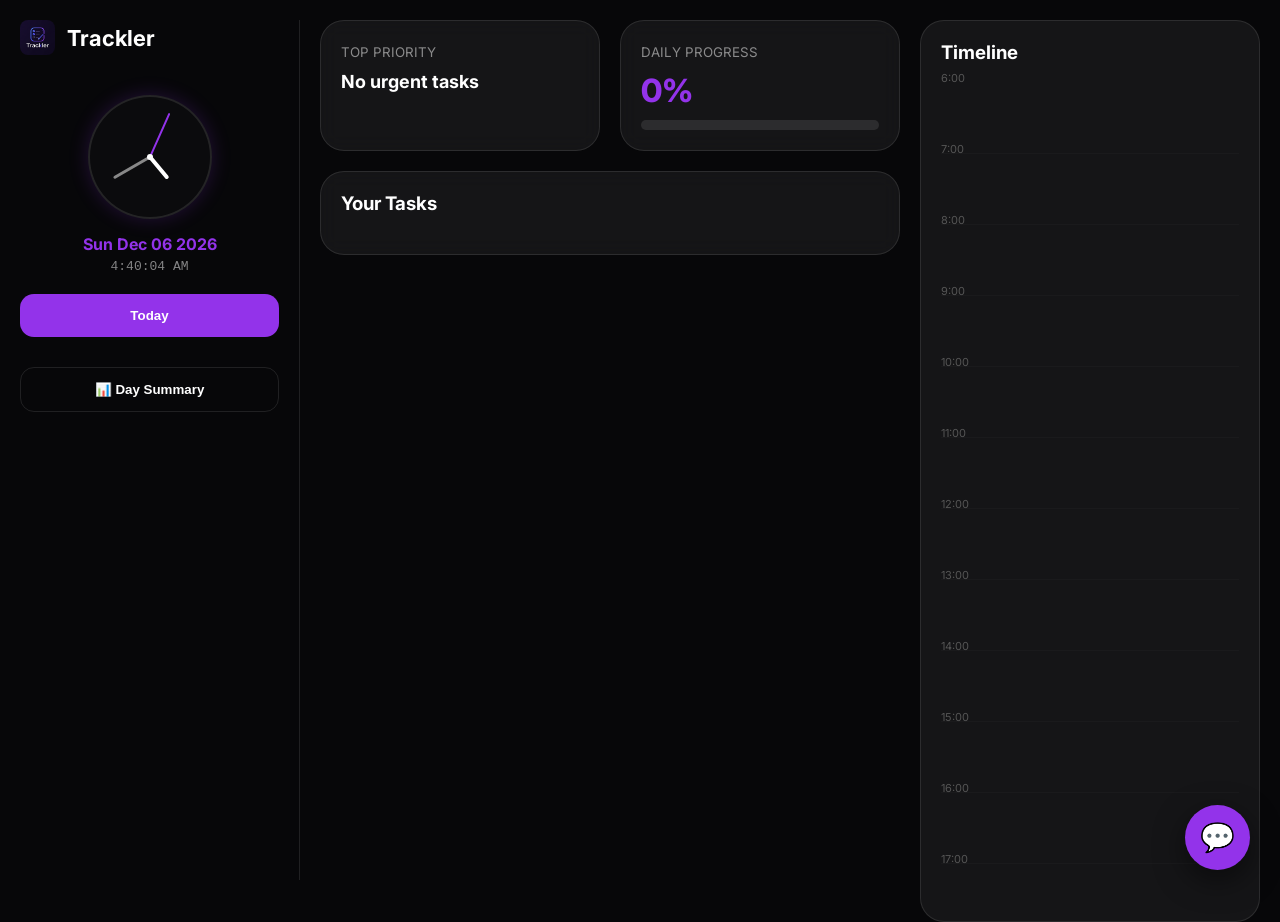
==== app.html @ 7bd0ea83 "Add initial HTML structure for Trackler AI app" ====
<!DOCTYPE html>
<html lang="en">
<head>
    <meta charset="UTF-8">
    <meta name="viewport" content="width=device-width, initial-scale=1.0, maximum-scale=1.0, user-scalable=no">
    <title>Trackler AI | 2026</title>
    <link href="https://fonts.googleapis.com/css2?family=Inter:wght@400;600;700&display=swap" rel="stylesheet">
    <style>
        /* CSS INTEGRATED DIRECTLY TO PREVENT LOADING ISSUES */
        :root { --accent: #9333ea; --bg: #070709; --card: rgba(255,255,255,0.06); --border: rgba(255,255,255,0.1); }
        body { margin: 0; font-family: 'Inter', sans-serif; background: var(--bg); color: #fff; overflow-x: hidden; }
        
        .app-container { display: grid; grid-template-columns: 280px 1fr 340px; height: 100vh; padding: 20px; gap: 20px; box-sizing: border-box; }

        /* SIDEBAR & CLOCK */
        .sidebar { display: flex; flex-direction: column; gap: 20px; border-right: 1px solid var(--border); padding-right: 20px; }
        .logo-box { display: flex; align-items: center; gap: 12px; margin-bottom: 20px; }
        .logo-mini { width: 35px; height: 35px; border-radius: 8px; }
        
        .analog-clock { width: 120px; height: 120px; border: 2px solid var(--border); border-radius: 50%; position: relative; margin: 0 auto; background: rgba(255,255,255,0.02); box-shadow: 0 0 20px rgba(147, 51, 234, 0.2); }
        .hand { position: absolute; bottom: 50%; left: 50%; transform-origin: bottom; transform: translateX(-50%); border-radius: 5px; }
        .hour { width: 4px; height: 28px; background: #fff; z-index: 3; }
        .minute { width: 3px; height: 42px; background: #888; z-index: 2; }
        .second { width: 2px; height: 48px; background: var(--accent); z-index: 1; }
        .center-dot { position: absolute; top: 50%; left: 50%; width: 6px; height: 6px; background: #fff; border-radius: 50%; transform: translate(-50%, -50%); z-index: 4; }

        /* BUTTONS */
        .btn-modern { background: var(--accent); border: none; padding: 14px; border-radius: 14px; color: #fff; font-weight: 700; cursor: pointer; width: 100%; transition: 0.3s; }
        .btn-outline { background: transparent; border: 1px solid var(--border); margin-top: 10px; }
        .btn-modern:hover { filter: brightness(1.2); transform: translateY(-2px); }

        /* TASK CARDS */
        .glass-card { background: var(--card); border: 1px solid var(--border); padding: 20px; border-radius: 24px; backdrop-filter: blur(10px); }
        .task-card { background: rgba(255,255,255,0.03); border: 1px solid var(--border); padding: 18px; border-radius: 18px; margin-bottom: 15px; display: flex; justify-content: space-between; align-items: center; transition: 0.3s; }
        .task-card.urgent-task { border-left: 5px solid var(--accent); background: rgba(147, 51, 234, 0.05); }

        /* PROGRESS */
        .progress-num { font-size: 32px; font-weight: 800; color: var(--accent); margin: 10px 0; }
        .progress-bar { height: 10px; background: rgba(255,255,255,0.1); border-radius: 20px; overflow: hidden; }
        .progress-fill { height: 100%; background: var(--accent); width: 0%; transition: 1s ease-in-out; }

        /* CHATBOT OVERLAY (FIXED) */
        .bot-anchor { position: fixed; bottom: 30px; right: 30px; z-index: 9999; }
        .fab { width: 65px; height: 65px; border-radius: 50%; background: var(--accent); border: none; font-size: 28px; cursor: pointer; box-shadow: 0 10px 30px rgba(0,0,0,0.5); transition: 0.3s; }
        .chat-win { position: absolute; bottom: 85px; right: 0; width: 340px; height: 500px; background: #0f0f18; border: 1px solid var(--border); border-radius: 28px; display: none; flex-direction: column; overflow: hidden; box-shadow: 0 20px 50px rgba(0,0,0,0.8); }
        .chat-win.is-active { display: flex; }
        .chat-top { padding: 20px; background: rgba(255,255,255,0.03); display: flex; justify-content: space-between; align-items: center; border-bottom: 1px solid var(--border); }
        .chat-msgs { flex: 1; padding: 20px; overflow-y: auto; display: flex; flex-direction: column; gap: 12px; }
        .bubble { padding: 12px 16px; border-radius: 18px; font-size: 14px; max-width: 80%; line-height: 1.4; }
        .bubble.bot { background: rgba(255,255,255,0.08); align-self: flex-start; border-bottom-left-radius: 4px; }
        .bubble.user { background: var(--accent); align-self: flex-end; border-bottom-right-radius: 4px; }
        .chat-input { padding: 15px; display: flex; gap: 10px; background: rgba(0,0,0,0.2); }
        .chat-input input { flex: 1; background: rgba(255,255,255,0.05); border: 1px solid var(--border); border-radius: 12px; padding: 12px; color: #fff; outline: none; }
        .chat-input button { background: var(--accent); border: none; padding: 0 20px; border-radius: 12px; color: #fff; font-weight: 700; cursor: pointer; }

        /* TIMELINE */
        .timeline-grid { height: 100%; overflow-y: auto; background: var(--card); border-radius: 24px; padding: 20px; border: 1px solid var(--border); }
        .t-slot { height: 70px; border-bottom: 1px solid rgba(255,255,255,0.02); position: relative; }
        .t-slot::after { content: attr(data-time); position: absolute; left: 0; top: -12px; font-size: 11px; color: #555; }

        @media (max-width: 900px) { .app-container { display: flex; flex-direction: column; height: auto; } .sidebar { border: none; padding: 0; } }
    </style>
</head>
<body>

<div class="app-container">
    <nav class="sidebar">
        <div class="logo-box">
            <img src="Trackler.png" alt="" class="logo-mini">
            <span style="font-weight:700; font-size:22px;">Trackler</span>
        </div>
        <div class="clock-area">
            <div class="analog-clock">
                <div class="hand hour" id="hour-h"></div>
                <div class="hand minute" id="minute-h"></div>
                <div class="hand second" id="second-h"></div>
                <div class="center-dot"></div>
            </div>
            <div id="date-label" style="text-align:center; color:var(--accent); font-weight:700; margin-top:15px;"></div>
            <div id="time-label" style="text-align:center; opacity:0.5; font-family:monospace; margin-top:5px;"></div>
        </div>
        <button class="btn-modern">Today</button>
        <button class="btn-modern btn-outline" onclick="openSummary()">📊 Day Summary</button>
    </nav>

    <main class="dashboard">
        <div style="display:grid; grid-template-columns: 1fr 1fr; gap:20px; margin-bottom:20px;">
            <div class="glass-card">
                <small style="opacity:0.5;">TOP PRIORITY</small>
                <div id="top-focus" style="font-size:18px; font-weight:700; margin-top:10px;">Ready for tasks</div>
            </div>
            <div class="glass-card">
                <small style="opacity:0.5;">DAILY PROGRESS</small>
                <div id="prog-val" class="progress-num">0%</div>
                <div class="progress-bar"><div id="prog-fill" class="progress-fill"></div></div>
            </div>
        </div>
        <div class="glass-card">
            <h3 style="margin-top:0;">Your Tasks</h3>
            <div id="task-list"></div>
        </div>
    </main>

    <aside class="timeline-grid">
        <h3 style="margin-top:0;">Timeline</h3>
        <div id="timeline-v" style="position:relative; height:1200px;"></div>
    </aside>
</div>

<div class="bot-anchor">
    <div class="chat-win" id="chatWin">
        <div class="chat-top">
            <span style="font-weight:700;">Trackler AI</span>
            <button onclick="toggleChat()" style="background:none; border:none; color:#fff; font-size:24px; cursor:pointer;">&times;</button>
        </div>
        <div class="chat-msgs" id="chatMsgs">
            <div class="bubble bot">Welcome! I'm your proactive assistant. Try: "Meeting at 3pm urgent"</div>
        </div>
        <div class="chat-input">
            <input type="text" id="userInput" placeholder="Add a task...">
            <button onclick="sendMessage()">Send</button>
        </div>
    </div>
    <button class="fab" onclick="toggleChat()">💬</button>
</div>

<script>
    // JS INTEGRATED DIRECTLY
    const appState = { tasks: [], blocks: [] };

    function toggleChat() { document.getElementById('chatWin').classList.toggle('is-active'); }

    function renderTasks() {
        const list = document.getElementById('task-list');
        const focus = document.getElementById('top-focus');
        const pVal = document.getElementById('prog-val');
        const pFill = document.getElementById('prog-fill');
        const timeline = document.getElementById('timeline-v');

        list.innerHTML = '';
        timeline.innerHTML = '';
        let doneCount = 0;
        let urgentText = "No urgent tasks";

        // Draw hours in timeline
        for(let i=6; i<=22; i++) {
            const slot = document.createElement('div');
            slot.className = 't-slot';
            slot.setAttribute('data-time', i + ':00');
            timeline.appendChild(slot);
        }

        appState.tasks.forEach(t => {
            if(t.done) doneCount++;
            if(t.urgent && !t.done) urgentText = t.text;

            const card = document.createElement('div');
            card.className = `task-card ${t.urgent ? 'urgent-task' : ''}`;
            card.innerHTML = `
                <div style="display:flex; align-items:center; gap:12px;">
                    <input type="checkbox" ${t.done ? 'checked' : ''} onchange="toggleT(${t.id})" style="transform:scale(1.3);">
                    <span style="${t.done ? 'text-decoration:line-through; opacity:0.4' : ''}">${t.text}</span>
                </div>
                <button onclick="deleteT(${t.id})" style="background:none; border:none; color:#ff4d4d; font-size:20px; cursor:pointer;">&times;</button>
            `;
            list.appendChild(card);
        });

        // Add blocks to timeline
        appState.blocks.forEach(b => {
            const task = appState.tasks.find(x => x.id === b.taskId);
            if(task) {
                const bEl = document.createElement('div');
                bEl.style = `position:absolute; top:${(b.start-6)*70}px; left:0; right:0; background:var(--accent); border-radius:10px; padding:12px; font-size:12px; font-weight:700;`;
                bEl.innerText = task.text;
                timeline.appendChild(bEl);
            }
        });

        const percent = appState.tasks.length ? Math.round((doneCount/appState.tasks.length)*100) : 0;
        pVal.innerText = percent + '%';
        pFill.style.width = percent + '%';
        focus.innerText = urgentText;
    }

    function toggleT(id) {
        const t = appState.tasks.find(x => x.id === id);
        if(t) t.done = !t.done;
        renderTasks();
    }

    function deleteT(id) {
        appState.tasks = appState.tasks.filter(x => x.id !== id);
        appState.blocks = appState.blocks.filter(b => b.taskId !== id);
        renderTasks();
    }

    function sendMessage() {
        const inp = document.getElementById('userInput');
        const val = inp.value;
        if(!val) return;

        // User bubble
        const uB = document.createElement('div');
        uB.className = 'bubble user';
        uB.innerText = val;
        document.getElementById('chatMsgs').appendChild(uB);

        // Simple NLP
        const isUrgent = /urgent|asap|priority/i.test(val);
        const timeMatch = val.match(/at\s*(\d+)|@(\d+)/);
        const cleanName = val.replace(/urgent|asap|priority|at\s*\d+|@\d+/gi, '').trim();

        const newId = Date.now();
        appState.tasks.push({ id: newId, text: cleanName, done: false, urgent: isUrgent });
        if(timeMatch) {
            const hr = parseInt(timeMatch[1] || timeMatch[2]);
            appState.blocks.push({ taskId: newId, start: hr });
        }

        renderTasks();
        inp.value = '';
        document.getElementById('chatMsgs').scrollTop = 9999;
    }

    setInterval(() => {
        const n = new Date();
        document.getElementById('second-h').style.transform = `translateX(-50%) rotate(${n.getSeconds()*6}deg)`;
        document.getElementById('minute-h').style.transform = `translateX(-50%) rotate(${n.getMinutes()*6}deg)`;
        document.getElementById('hour-h').style.transform = `translateX(-50%) rotate(${n.getHours()*30 + n.getMinutes()*0.5}deg)`;
        document.getElementById('time-label').innerText = n.toLocaleTimeString();
        document.getElementById('date-label').innerText = n.toDateString();
    }, 1000);

    renderTasks();
</script>
</body>
</html>
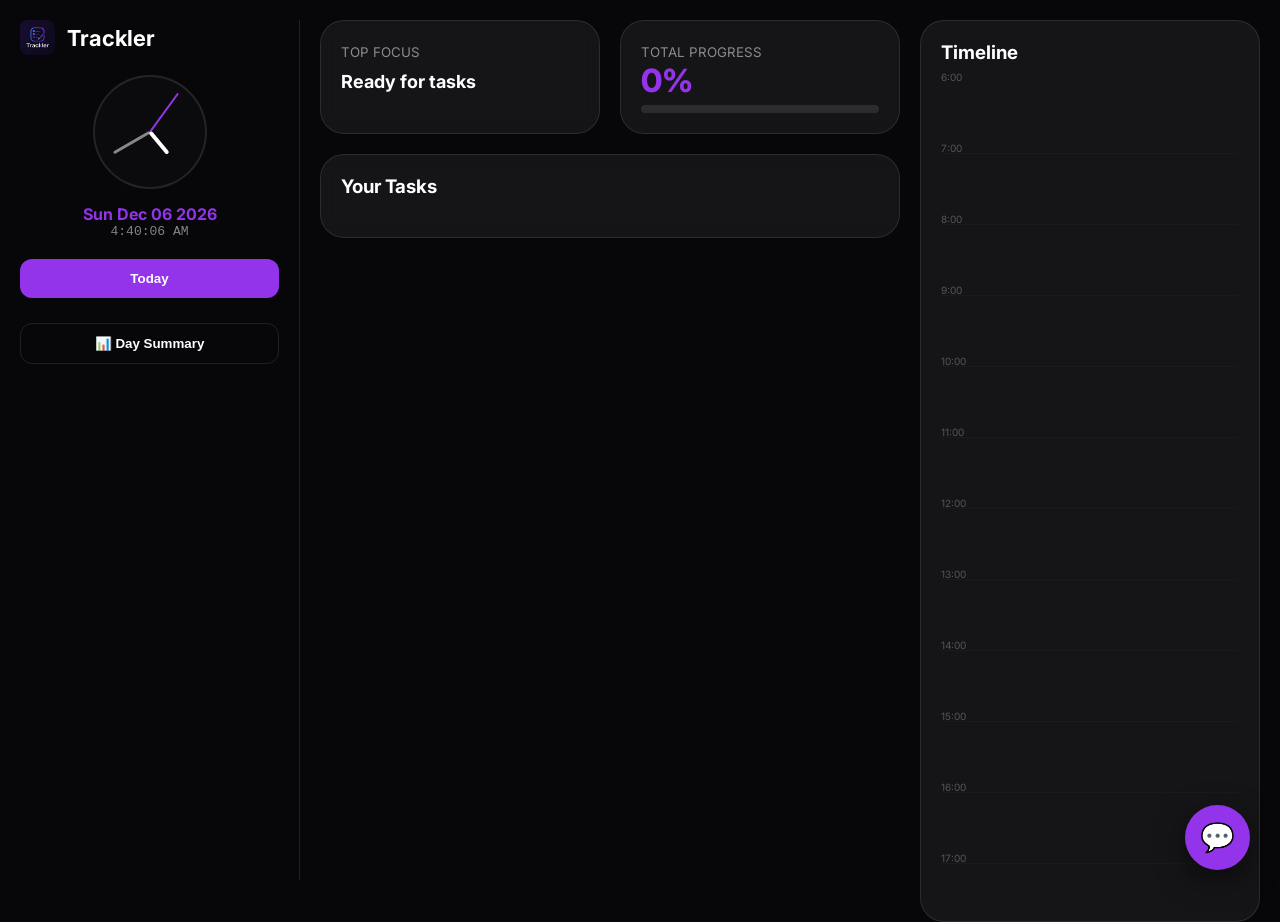
==== commit df3a4b64: "Refactor app layout and update title Updated title and modified styles for layout and components." ====
--- a/app.html
+++ b/app.html
@@ -3,96 +3,96 @@
 <head>
     <meta charset="UTF-8">
     <meta name="viewport" content="width=device-width, initial-scale=1.0, maximum-scale=1.0, user-scalable=no">
-    <title>Trackler AI | 2026</title>
+    <title>Trackler AI | 2026 Master Final</title>
     <link href="https://fonts.googleapis.com/css2?family=Inter:wght@400;600;700&display=swap" rel="stylesheet">
     <style>
-        /* CSS INTEGRATED DIRECTLY TO PREVENT LOADING ISSUES */
         :root { --accent: #9333ea; --bg: #070709; --card: rgba(255,255,255,0.06); --border: rgba(255,255,255,0.1); }
         body { margin: 0; font-family: 'Inter', sans-serif; background: var(--bg); color: #fff; overflow-x: hidden; }
         
-        .app-container { display: grid; grid-template-columns: 280px 1fr 340px; height: 100vh; padding: 20px; gap: 20px; box-sizing: border-box; }
-
-        /* SIDEBAR & CLOCK */
+        .app-grid { display: grid; grid-template-columns: 280px 1fr 340px; height: 100vh; padding: 20px; gap: 20px; box-sizing: border-box; }
+
+        /* SIDEBAR & BRANDING */
         .sidebar { display: flex; flex-direction: column; gap: 20px; border-right: 1px solid var(--border); padding-right: 20px; }
-        .logo-box { display: flex; align-items: center; gap: 12px; margin-bottom: 20px; }
         .logo-mini { width: 35px; height: 35px; border-radius: 8px; }
-        
-        .analog-clock { width: 120px; height: 120px; border: 2px solid var(--border); border-radius: 50%; position: relative; margin: 0 auto; background: rgba(255,255,255,0.02); box-shadow: 0 0 20px rgba(147, 51, 234, 0.2); }
+        .analog-clock { width: 110px; height: 110px; border: 2px solid var(--border); border-radius: 50%; position: relative; margin: 0 auto; background: rgba(255,255,255,0.02); }
         .hand { position: absolute; bottom: 50%; left: 50%; transform-origin: bottom; transform: translateX(-50%); border-radius: 5px; }
         .hour { width: 4px; height: 28px; background: #fff; z-index: 3; }
         .minute { width: 3px; height: 42px; background: #888; z-index: 2; }
         .second { width: 2px; height: 48px; background: var(--accent); z-index: 1; }
-        .center-dot { position: absolute; top: 50%; left: 50%; width: 6px; height: 6px; background: #fff; border-radius: 50%; transform: translate(-50%, -50%); z-index: 4; }
-
-        /* BUTTONS */
-        .btn-modern { background: var(--accent); border: none; padding: 14px; border-radius: 14px; color: #fff; font-weight: 700; cursor: pointer; width: 100%; transition: 0.3s; }
-        .btn-outline { background: transparent; border: 1px solid var(--border); margin-top: 10px; }
-        .btn-modern:hover { filter: brightness(1.2); transform: translateY(-2px); }
+        
+        /* MODERN BUTTONS */
+        .btn-modern { background: var(--accent); border: none; padding: 12px; border-radius: 12px; color: #fff; font-weight: 700; cursor: pointer; width: 100%; transition: 0.3s; display: block; text-align: center; }
+        .btn-outline { background: transparent; border: 1px solid var(--border); margin-top: 5px; }
+        .btn-modern:hover { filter: brightness(1.2); transform: translateY(-1px); }
 
         /* TASK CARDS */
         .glass-card { background: var(--card); border: 1px solid var(--border); padding: 20px; border-radius: 24px; backdrop-filter: blur(10px); }
-        .task-card { background: rgba(255,255,255,0.03); border: 1px solid var(--border); padding: 18px; border-radius: 18px; margin-bottom: 15px; display: flex; justify-content: space-between; align-items: center; transition: 0.3s; }
-        .task-card.urgent-task { border-left: 5px solid var(--accent); background: rgba(147, 51, 234, 0.05); }
-
-        /* PROGRESS */
-        .progress-num { font-size: 32px; font-weight: 800; color: var(--accent); margin: 10px 0; }
-        .progress-bar { height: 10px; background: rgba(255,255,255,0.1); border-radius: 20px; overflow: hidden; }
-        .progress-fill { height: 100%; background: var(--accent); width: 0%; transition: 1s ease-in-out; }
-
-        /* CHATBOT OVERLAY (FIXED) */
+        .task-card { background: rgba(255,255,255,0.03); border: 1px solid var(--border); padding: 18px; border-radius: 18px; margin-bottom: 12px; display: flex; justify-content: space-between; align-items: center; }
+        .task-card.priority { border-left: 5px solid var(--accent); background: rgba(147, 51, 234, 0.05); }
+
+        /* PROGRESS RING */
+        .prog-circle { font-size: 32px; font-weight: 800; color: var(--accent); margin-bottom: 5px; }
+
+        /* CHATBOT (FIXED) */
         .bot-anchor { position: fixed; bottom: 30px; right: 30px; z-index: 9999; }
-        .fab { width: 65px; height: 65px; border-radius: 50%; background: var(--accent); border: none; font-size: 28px; cursor: pointer; box-shadow: 0 10px 30px rgba(0,0,0,0.5); transition: 0.3s; }
-        .chat-win { position: absolute; bottom: 85px; right: 0; width: 340px; height: 500px; background: #0f0f18; border: 1px solid var(--border); border-radius: 28px; display: none; flex-direction: column; overflow: hidden; box-shadow: 0 20px 50px rgba(0,0,0,0.8); }
-        .chat-win.is-active { display: flex; }
-        .chat-top { padding: 20px; background: rgba(255,255,255,0.03); display: flex; justify-content: space-between; align-items: center; border-bottom: 1px solid var(--border); }
-        .chat-msgs { flex: 1; padding: 20px; overflow-y: auto; display: flex; flex-direction: column; gap: 12px; }
-        .bubble { padding: 12px 16px; border-radius: 18px; font-size: 14px; max-width: 80%; line-height: 1.4; }
-        .bubble.bot { background: rgba(255,255,255,0.08); align-self: flex-start; border-bottom-left-radius: 4px; }
+        .fab { width: 65px; height: 65px; border-radius: 50%; background: var(--accent); border: none; font-size: 28px; cursor: pointer; box-shadow: 0 10px 30px rgba(0,0,0,0.5); }
+        .chat-win { position: absolute; bottom: 85px; right: 0; width: 340px; height: 500px; background: #0f1016; border: 1px solid var(--border); border-radius: 28px; display: none; flex-direction: column; overflow: hidden; box-shadow: 0 20px 50px rgba(0,0,0,0.8); }
+        .chat-win.open { display: flex; }
+        .chat-header { padding: 20px; background: rgba(255,255,255,0.03); display: flex; justify-content: space-between; align-items: center; border-bottom: 1px solid var(--border); }
+        .chat-body { flex: 1; padding: 20px; overflow-y: auto; display: flex; flex-direction: column; gap: 12px; }
+        .bubble { padding: 12px 16px; border-radius: 18px; font-size: 14px; max-width: 85%; }
+        .bubble.ai { background: rgba(255,255,255,0.08); align-self: flex-start; border-bottom-left-radius: 4px; }
         .bubble.user { background: var(--accent); align-self: flex-end; border-bottom-right-radius: 4px; }
         .chat-input { padding: 15px; display: flex; gap: 10px; background: rgba(0,0,0,0.2); }
         .chat-input input { flex: 1; background: rgba(255,255,255,0.05); border: 1px solid var(--border); border-radius: 12px; padding: 12px; color: #fff; outline: none; }
         .chat-input button { background: var(--accent); border: none; padding: 0 20px; border-radius: 12px; color: #fff; font-weight: 700; cursor: pointer; }
 
+        /* ANALYTICS MODAL */
+        .modal { position: fixed; inset: 0; background: rgba(0,0,0,0.9); display: none; align-items: center; justify-content: center; z-index: 10001; }
+        .modal.open { display: flex; }
+        .modal-content { background: #111; padding: 30px; border-radius: 24px; width: 350px; text-align: center; border: 1px solid var(--border); }
+
         /* TIMELINE */
         .timeline-grid { height: 100%; overflow-y: auto; background: var(--card); border-radius: 24px; padding: 20px; border: 1px solid var(--border); }
         .t-slot { height: 70px; border-bottom: 1px solid rgba(255,255,255,0.02); position: relative; }
-        .t-slot::after { content: attr(data-time); position: absolute; left: 0; top: -12px; font-size: 11px; color: #555; }
-
-        @media (max-width: 900px) { .app-container { display: flex; flex-direction: column; height: auto; } .sidebar { border: none; padding: 0; } }
+        .t-slot::after { content: attr(data-time); position: absolute; left: 0; top: -12px; font-size: 10px; color: #555; }
+
+        @media (max-width: 900px) { .app-grid { display: flex; flex-direction: column; height: auto; } }
     </style>
 </head>
 <body>
 
-<div class="app-container">
+<div class="app-grid">
     <nav class="sidebar">
-        <div class="logo-box">
+        <div style="display:flex; align-items:center; gap:12px;">
             <img src="Trackler.png" alt="" class="logo-mini">
             <span style="font-weight:700; font-size:22px;">Trackler</span>
         </div>
-        <div class="clock-area">
+        <div class="clock-box">
             <div class="analog-clock">
-                <div class="hand hour" id="hour-h"></div>
-                <div class="hand minute" id="minute-h"></div>
-                <div class="hand second" id="second-h"></div>
-                <div class="center-dot"></div>
+                <div class="hand hour" id="hour-hand"></div>
+                <div class="hand minute" id="minute-hand"></div>
+                <div class="hand second" id="second-hand"></div>
             </div>
             <div id="date-label" style="text-align:center; color:var(--accent); font-weight:700; margin-top:15px;"></div>
-            <div id="time-label" style="text-align:center; opacity:0.5; font-family:monospace; margin-top:5px;"></div>
+            <div id="digital-time" style="text-align:center; opacity:0.5; font-family:monospace;"></div>
         </div>
         <button class="btn-modern">Today</button>
-        <button class="btn-modern btn-outline" onclick="openSummary()">📊 Day Summary</button>
+        <button id="daySummaryBtn" class="btn-modern btn-outline">📊 Day Summary</button>
     </nav>
 
-    <main class="dashboard">
+    <main>
         <div style="display:grid; grid-template-columns: 1fr 1fr; gap:20px; margin-bottom:20px;">
             <div class="glass-card">
-                <small style="opacity:0.5;">TOP PRIORITY</small>
-                <div id="top-focus" style="font-size:18px; font-weight:700; margin-top:10px;">Ready for tasks</div>
+                <small style="opacity:0.5;">TOP FOCUS</small>
+                <div id="focus-area" style="font-size:18px; font-weight:700; margin-top:10px;">Ready for tasks</div>
             </div>
             <div class="glass-card">
-                <small style="opacity:0.5;">DAILY PROGRESS</small>
-                <div id="prog-val" class="progress-num">0%</div>
-                <div class="progress-bar"><div id="prog-fill" class="progress-fill"></div></div>
+                <small style="opacity:0.5;">TOTAL PROGRESS</small>
+                <div id="prog-val" class="prog-circle">0%</div>
+                <div style="height:8px; background:rgba(255,255,255,0.1); border-radius:10px; overflow:hidden;">
+                    <div id="prog-fill" style="height:100%; background:var(--accent); width:0%; transition:1s;"></div>
+                </div>
             </div>
         </div>
         <div class="glass-card">
@@ -107,132 +107,145 @@
     </aside>
 </div>
 
+<div id="summaryModal" class="modal">
+    <div class="modal-content">
+        <h2 style="margin-top:0;">Analytics</h2>
+        <div style="display:grid; grid-template-columns:1fr 1fr; gap:20px; margin:20px 0;">
+            <div><small>Done</small><h2 id="count-done" style="color:var(--accent);">0</h2></div>
+            <div><small>Pending</small><h2 id="count-pending">0</h2></div>
+        </div>
+        <button class="btn-modern" id="closeSummaryBtn">Close</button>
+    </div>
+</div>
+
 <div class="bot-anchor">
     <div class="chat-win" id="chatWin">
-        <div class="chat-top">
+        <div class="chat-header">
             <span style="font-weight:700;">Trackler AI</span>
-            <button onclick="toggleChat()" style="background:none; border:none; color:#fff; font-size:24px; cursor:pointer;">&times;</button>
-        </div>
-        <div class="chat-msgs" id="chatMsgs">
-            <div class="bubble bot">Welcome! I'm your proactive assistant. Try: "Meeting at 3pm urgent"</div>
+            <button id="closeChatBtn" style="background:none; border:none; color:#fff; font-size:24px; cursor:pointer;">&times;</button>
+        </div>
+        <div class="chat-body" id="chatMsgs">
+            <div class="bubble ai">Hi! I'm Trackler. Try typing "Meeting @14:00 urgent"</div>
         </div>
         <div class="chat-input">
-            <input type="text" id="userInput" placeholder="Add a task...">
-            <button onclick="sendMessage()">Send</button>
+            <input type="text" id="chatInput" placeholder="Add a task...">
+            <button id="sendMessageBtn">Send</button>
         </div>
     </div>
-    <button class="fab" onclick="toggleChat()">💬</button>
+    <button id="fabBtn" class="fab">💬</button>
 </div>
 
 <script>
-    // JS INTEGRATED DIRECTLY
-    const appState = { tasks: [], blocks: [] };
-
-    function toggleChat() { document.getElementById('chatWin').classList.toggle('is-active'); }
-
-    function renderTasks() {
-        const list = document.getElementById('task-list');
-        const focus = document.getElementById('top-focus');
-        const pVal = document.getElementById('prog-val');
-        const pFill = document.getElementById('prog-fill');
-        const timeline = document.getElementById('timeline-v');
-
-        list.innerHTML = '';
-        timeline.innerHTML = '';
-        let doneCount = 0;
-        let urgentText = "No urgent tasks";
-
-        // Draw hours in timeline
-        for(let i=6; i<=22; i++) {
-            const slot = document.createElement('div');
-            slot.className = 't-slot';
-            slot.setAttribute('data-time', i + ':00');
-            timeline.appendChild(slot);
-        }
-
-        appState.tasks.forEach(t => {
-            if(t.done) doneCount++;
-            if(t.urgent && !t.done) urgentText = t.text;
-
-            const card = document.createElement('div');
-            card.className = `task-card ${t.urgent ? 'urgent-task' : ''}`;
-            card.innerHTML = `
-                <div style="display:flex; align-items:center; gap:12px;">
-                    <input type="checkbox" ${t.done ? 'checked' : ''} onchange="toggleT(${t.id})" style="transform:scale(1.3);">
-                    <span style="${t.done ? 'text-decoration:line-through; opacity:0.4' : ''}">${t.text}</span>
-                </div>
-                <button onclick="deleteT(${t.id})" style="background:none; border:none; color:#ff4d4d; font-size:20px; cursor:pointer;">&times;</button>
-            `;
-            list.appendChild(card);
-        });
-
-        // Add blocks to timeline
-        appState.blocks.forEach(b => {
-            const task = appState.tasks.find(x => x.id === b.taskId);
-            if(task) {
-                const bEl = document.createElement('div');
-                bEl.style = `position:absolute; top:${(b.start-6)*70}px; left:0; right:0; background:var(--accent); border-radius:10px; padding:12px; font-size:12px; font-weight:700;`;
-                bEl.innerText = task.text;
-                timeline.appendChild(bEl);
+    const App = (function() {
+        const state = { tasks: [], blocks: [] };
+
+        const render = () => {
+            const list = document.getElementById('task-list');
+            const focus = document.getElementById('focus-area');
+            const timeline = document.getElementById('timeline-v');
+            
+            list.innerHTML = ''; timeline.innerHTML = '';
+            let doneCount = 0; let topTask = "Ready for tasks";
+
+            // Draw hours in timeline
+            for(let i=6; i<=22; i++) {
+                const s = document.createElement('div'); s.className = 't-slot';
+                s.setAttribute('data-time', i + ':00'); timeline.appendChild(s);
             }
-        });
-
-        const percent = appState.tasks.length ? Math.round((doneCount/appState.tasks.length)*100) : 0;
-        pVal.innerText = percent + '%';
-        pFill.style.width = percent + '%';
-        focus.innerText = urgentText;
-    }
-
-    function toggleT(id) {
-        const t = appState.tasks.find(x => x.id === id);
-        if(t) t.done = !t.done;
-        renderTasks();
-    }
-
-    function deleteT(id) {
-        appState.tasks = appState.tasks.filter(x => x.id !== id);
-        appState.blocks = appState.blocks.filter(b => b.taskId !== id);
-        renderTasks();
-    }
-
-    function sendMessage() {
-        const inp = document.getElementById('userInput');
-        const val = inp.value;
-        if(!val) return;
-
-        // User bubble
-        const uB = document.createElement('div');
-        uB.className = 'bubble user';
-        uB.innerText = val;
-        document.getElementById('chatMsgs').appendChild(uB);
-
-        // Simple NLP
-        const isUrgent = /urgent|asap|priority/i.test(val);
-        const timeMatch = val.match(/at\s*(\d+)|@(\d+)/);
-        const cleanName = val.replace(/urgent|asap|priority|at\s*\d+|@\d+/gi, '').trim();
-
-        const newId = Date.now();
-        appState.tasks.push({ id: newId, text: cleanName, done: false, urgent: isUrgent });
-        if(timeMatch) {
-            const hr = parseInt(timeMatch[1] || timeMatch[2]);
-            appState.blocks.push({ taskId: newId, start: hr });
-        }
-
-        renderTasks();
-        inp.value = '';
-        document.getElementById('chatMsgs').scrollTop = 9999;
-    }
-
-    setInterval(() => {
-        const n = new Date();
-        document.getElementById('second-h').style.transform = `translateX(-50%) rotate(${n.getSeconds()*6}deg)`;
-        document.getElementById('minute-h').style.transform = `translateX(-50%) rotate(${n.getMinutes()*6}deg)`;
-        document.getElementById('hour-h').style.transform = `translateX(-50%) rotate(${n.getHours()*30 + n.getMinutes()*0.5}deg)`;
-        document.getElementById('time-label').innerText = n.toLocaleTimeString();
-        document.getElementById('date-label').innerText = n.toDateString();
-    }, 1000);
-
-    renderTasks();
+
+            state.tasks.forEach(t => {
+                if(t.done) doneCount++;
+                if(t.urgent && !t.done) topTask = t.text;
+                const el = document.createElement('div');
+                el.className = `task-card ${t.urgent ? 'priority' : ''}`;
+                el.innerHTML = `
+                    <div style="display:flex; align-items:center; gap:12px;">
+                        <input type="checkbox" ${t.done?'checked':''} onchange="App.toggleT(${t.id})">
+                        <span style="${t.done?'text-decoration:line-through;opacity:0.4':''}">${t.text}</span>
+                    </div>
+                    <button onclick="App.deleteT(${t.id})" style="background:none;border:none;color:red;cursor:pointer;">&times;</button>
+                `;
+                list.appendChild(el);
+            });
+
+            state.blocks.forEach(b => {
+                const t = state.tasks.find(x => x.id === b.taskId);
+                if(t) {
+                    const block = document.createElement('div');
+                    block.style = `position:absolute; top:${(b.start-6)*70}px; left:0; right:0; background:var(--accent); border-radius:12px; padding:12px; font-size:12px; font-weight:700; z-index:10;`;
+                    block.innerText = t.text;
+                    timeline.appendChild(block);
+                }
+            });
+
+            const pct = state.tasks.length ? Math.round((doneCount/state.tasks.length)*100) : 0;
+            document.getElementById('prog-val').innerText = pct + '%';
+            document.getElementById('prog-fill').style.width = pct + '%';
+            focus.innerText = topTask;
+        };
+
+        return {
+            toggleChat: () => document.getElementById('chatWin').classList.toggle('open'),
+            toggleT: (id) => { const t = state.tasks.find(x=>x.id===id); if(t) t.done = !t.done; render(); },
+            deleteT: (id) => { state.tasks = state.tasks.filter(x=>x.id!==id); state.blocks = state.blocks.filter(b=>b.taskId!==id); render(); },
+            sendMessage: () => {
+                const inp = document.getElementById('chatInput');
+                const val = inp.value; if(!val) return;
+                
+                // Advanced Cleaner: Detects @14:00, @14, at 14:00 and priority keywords
+                const urgent = /urgent|asap/i.test(val);
+                const timeMatch = val.match(/@\d{1,2}(:\d{2})?|at\s\d{1,2}(:\d{2})?/i);
+                
+                let cleanName = val;
+                let startHour = null;
+
+                if (timeMatch) {
+                    // Extract digits from the match to find the hour
+                    const hourMatch = timeMatch[0].match(/\d{1,2}/);
+                    if (hourMatch) startHour = parseInt(hourMatch[0]);
+                    // Strip the time part from the task name
+                    cleanName = cleanName.replace(timeMatch[0], '');
+                }
+                
+                // Final clean: remove "urgent" and multiple spaces
+                cleanName = cleanName.replace(/urgent|asap/gi, '').trim();
+
+                const id = Date.now();
+                state.tasks.push({ id, text: cleanName, done: false, urgent });
+                if(startHour !== null) state.blocks.push({ taskId: id, start: startHour });
+                
+                render(); inp.value = '';
+                document.getElementById('chatMsgs').innerHTML += `<div class="bubble user">${val}</div>`;
+                document.getElementById('chatMsgs').scrollTop = 9999;
+            },
+            openSummary: () => {
+                const done = state.tasks.filter(t => t.done).length;
+                document.getElementById('count-done').innerText = done;
+                document.getElementById('count-pending').innerText = state.tasks.length - done;
+                document.getElementById('summaryModal').classList.add('open');
+            },
+            closeSummary: () => document.getElementById('summaryModal').classList.remove('open'),
+            init: () => {
+                // Attach Event Listeners properly
+                document.getElementById('daySummaryBtn').onclick = App.openSummary;
+                document.getElementById('closeSummaryBtn').onclick = App.closeSummary;
+                document.getElementById('fabBtn').onclick = App.toggleChat;
+                document.getElementById('closeChatBtn').onclick = App.toggleChat;
+                document.getElementById('sendMessageBtn').onclick = App.sendMessage;
+                
+                setInterval(() => {
+                    const n = new Date();
+                    document.getElementById('second-hand').style.transform = `translateX(-50%) rotate(${n.getSeconds()*6}deg)`;
+                    document.getElementById('minute-hand').style.transform = `translateX(-50%) rotate(${n.getMinutes()*6}deg)`;
+                    document.getElementById('hour-hand').style.transform = `translateX(-50%) rotate(${n.getHours()*30 + n.getMinutes()*0.5}deg)`;
+                    document.getElementById('digital-time').innerText = n.toLocaleTimeString();
+                    document.getElementById('date-label').innerText = n.toDateString();
+                }, 1000);
+                render();
+            }
+        };
+    })();
+    document.addEventListener('DOMContentLoaded', App.init);
 </script>
 </body>
 </html>
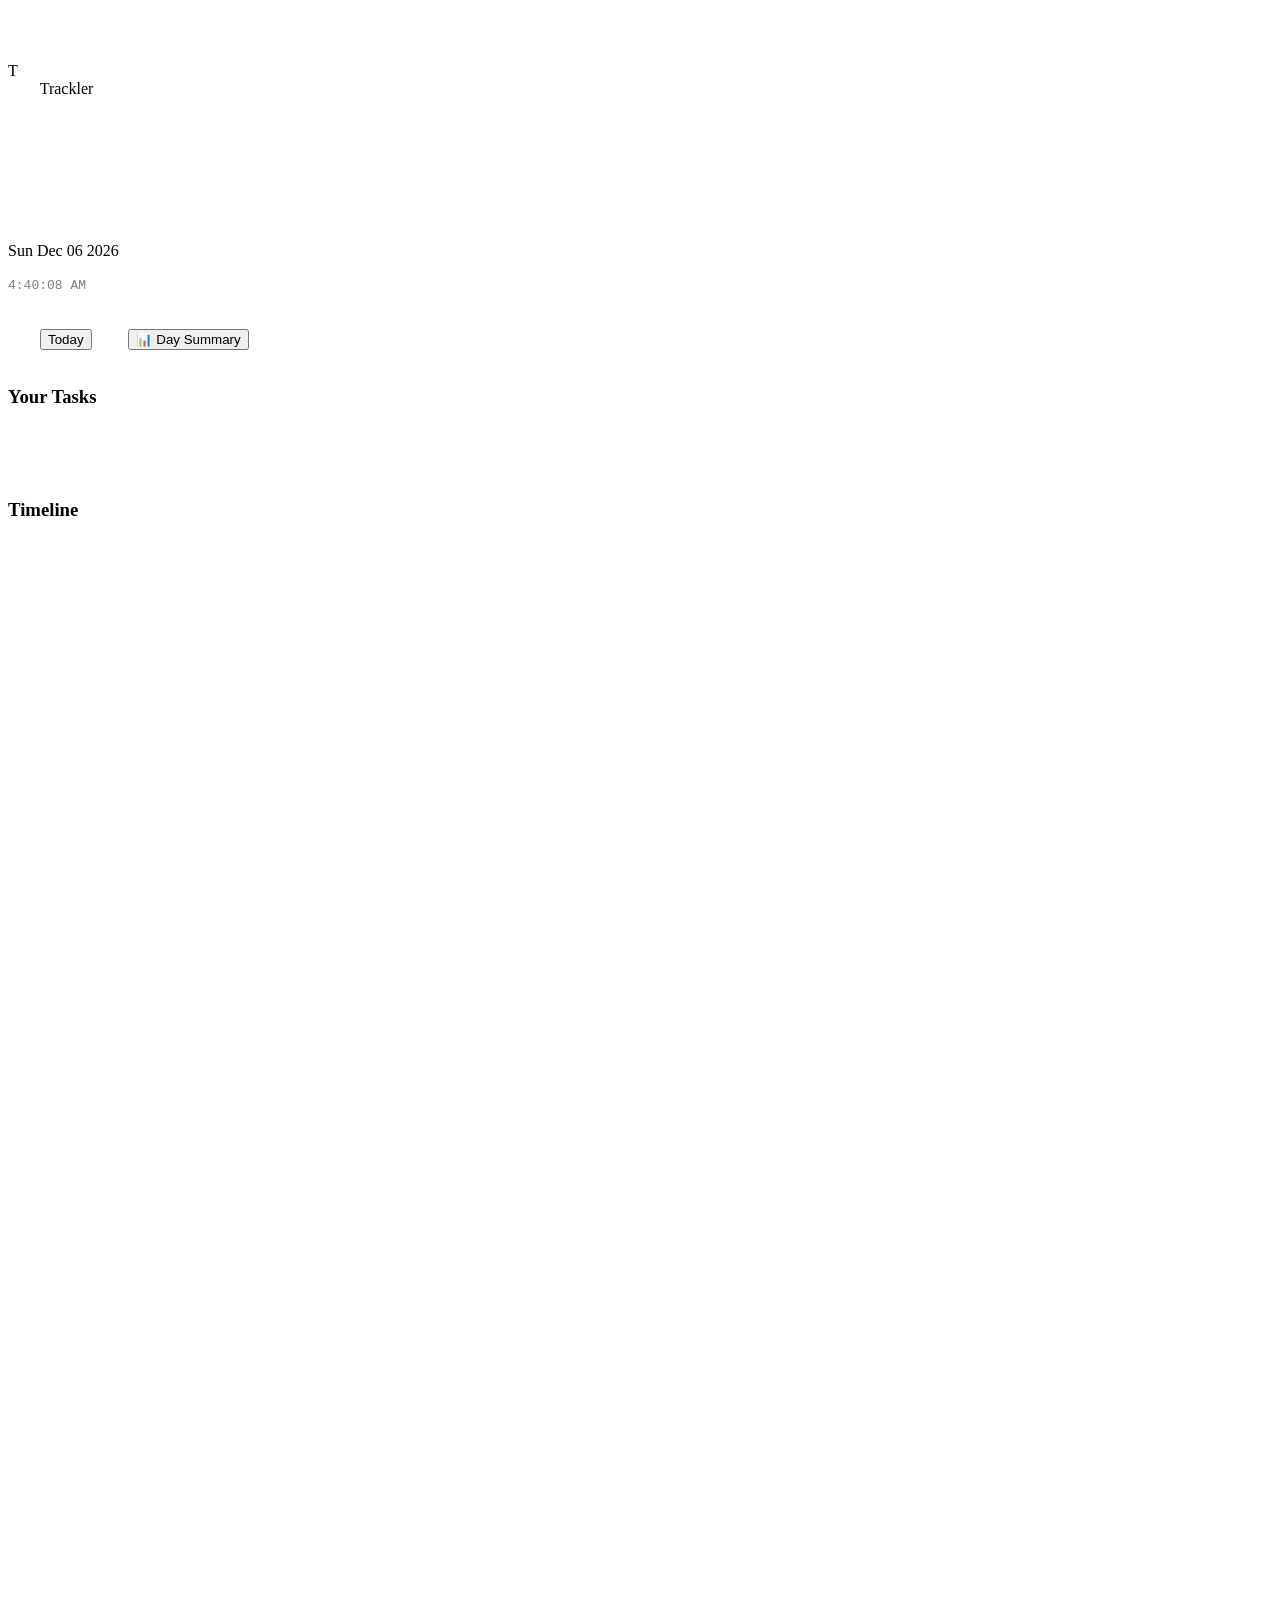
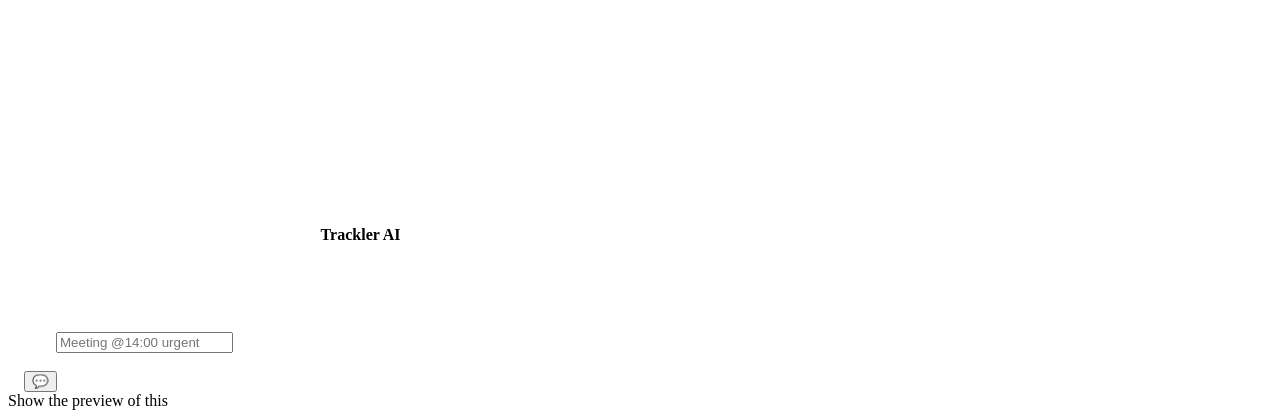
==== commit 51635265: "Refactor app.html layout and styles" ====
--- a/app.html
+++ b/app.html
@@ -1,251 +1,177 @@
 <!DOCTYPE html>
 <html lang="en">
 <head>
-    <meta charset="UTF-8">
-    <meta name="viewport" content="width=device-width, initial-scale=1.0, maximum-scale=1.0, user-scalable=no">
-    <title>Trackler AI | 2026 Master Final</title>
-    <link href="https://fonts.googleapis.com/css2?family=Inter:wght@400;600;700&display=swap" rel="stylesheet">
-    <style>
-        :root { --accent: #9333ea; --bg: #070709; --card: rgba(255,255,255,0.06); --border: rgba(255,255,255,0.1); }
-        body { margin: 0; font-family: 'Inter', sans-serif; background: var(--bg); color: #fff; overflow-x: hidden; }
-        
-        .app-grid { display: grid; grid-template-columns: 280px 1fr 340px; height: 100vh; padding: 20px; gap: 20px; box-sizing: border-box; }
+    <meta charset="UTF-8">
+    <meta name="viewport" content="width=device-width, initial-scale=1.0, maximum-scale=1.0, user-scalable=no">
+    <title>Trackler AI | Classic Master</title>
+    <link href="https://fonts.googleapis.com/css2?family=Inter:wght@400;600;700&display=swap" rel="stylesheet">
+    <style>
+        :root { --accent: #9333ea; --bg: #070709; --card: rgba(255,255,255,0.06); --border: rgba(255,255,255,0.1); }
+        body { margin: 0; font-family: 'Inter', sans-serif; background: var(--bg); color: #fff; overflow-x: hidden; }
+        
+        /* 1. SINGLE COLUMN LAYOUT (STACKED) */
+        .app-container { display: flex; flex-direction: column; min-height: 100vh; padding: 20px; gap: 24px; max-width: 800px; margin: 0 auto; box-sizing: border-box; }
 
-        /* SIDEBAR & BRANDING */
-        .sidebar { display: flex; flex-direction: column; gap: 20px; border-right: 1px solid var(--border); padding-right: 20px; }
-        .logo-mini { width: 35px; height: 35px; border-radius: 8px; }
-        .analog-clock { width: 110px; height: 110px; border: 2px solid var(--border); border-radius: 50%; position: relative; margin: 0 auto; background: rgba(255,255,255,0.02); }
-        .hand { position: absolute; bottom: 50%; left: 50%; transform-origin: bottom; transform: translateX(-50%); border-radius: 5px; }
-        .hour { width: 4px; height: 28px; background: #fff; z-index: 3; }
-        .minute { width: 3px; height: 42px; background: #888; z-index: 2; }
-        .second { width: 2px; height: 48px; background: var(--accent); z-index: 1; }
-        
-        /* MODERN BUTTONS */
-        .btn-modern { background: var(--accent); border: none; padding: 12px; border-radius: 12px; color: #fff; font-weight: 700; cursor: pointer; width: 100%; transition: 0.3s; display: block; text-align: center; }
-        .btn-outline { background: transparent; border: 1px solid var(--border); margin-top: 5px; }
-        .btn-modern:hover { filter: brightness(1.2); transform: translateY(-1px); }
+        /* 2. REVERTED BRANDING (Purple Square) */
+        .brand-header { display: flex; align-items: center; gap: 12px; margin-bottom: 10px; }
+        .logo-square { width: 32px; height: 32px; background: var(--accent); border-radius: 8px; display: flex; align-items: center; justify-content: center; font-weight: 700; color: white; font-size: 18px; }
+        .brand-name { font-size: 20px; font-weight: 700; }
 
-        /* TASK CARDS */
-        .glass-card { background: var(--card); border: 1px solid var(--border); padding: 20px; border-radius: 24px; backdrop-filter: blur(10px); }
-        .task-card { background: rgba(255,255,255,0.03); border: 1px solid var(--border); padding: 18px; border-radius: 18px; margin-bottom: 12px; display: flex; justify-content: space-between; align-items: center; }
-        .task-card.priority { border-left: 5px solid var(--accent); background: rgba(147, 51, 234, 0.05); }
+        /* 3. CLASSY ANALOG CLOCK */
+        .clock-card { background: var(--card); border: 1px solid var(--border); border-radius: 24px; padding: 24px; text-align: center; }
+        .analog-clock { width: 100px; height: 100px; border: 2px solid var(--border); border-radius: 50%; position: relative; margin: 0 auto 15px; }
+        .hand { position: absolute; bottom: 50%; left: 50%; transform-origin: bottom; transform: translateX(-50%); border-radius: 5px; }
+        .hour { width: 4px; height: 25px; background: #fff; z-index: 3; }
+        .minute { width: 3px; height: 38px; background: #aaa; z-index: 2; }
+        .second { width: 2px; height: 42px; background: var(--accent); z-index: 1; }
+        .center-dot { position: absolute; top: 50%; left: 50%; width: 6px; height: 6px; background: #fff; border-radius: 50%; transform: translate(-50%, -50%); z-index: 4; }
+        .date-display { color: var(--accent); font-weight: 600; margin-bottom: 5px; }
 
-        /* PROGRESS RING */
-        .prog-circle { font-size: 32px; font-weight: 800; color: var(--accent); margin-bottom: 5px; }
+        /* 4. MODERN BUTTONS */
+        .btn-row { display: grid; grid-template-columns: 1fr 1fr; gap: 12px; margin-bottom: 20px; }
+        .modern-btn { background: var(--accent); border: none; padding: 14px; border-radius: 14px; color: white; font-weight: 700; cursor: pointer; transition: 0.3s; }
+        .btn-outline { background: transparent; border: 1px solid var(--border); }
 
-        /* CHATBOT (FIXED) */
-        .bot-anchor { position: fixed; bottom: 30px; right: 30px; z-index: 9999; }
-        .fab { width: 65px; height: 65px; border-radius: 50%; background: var(--accent); border: none; font-size: 28px; cursor: pointer; box-shadow: 0 10px 30px rgba(0,0,0,0.5); }
-        .chat-win { position: absolute; bottom: 85px; right: 0; width: 340px; height: 500px; background: #0f1016; border: 1px solid var(--border); border-radius: 28px; display: none; flex-direction: column; overflow: hidden; box-shadow: 0 20px 50px rgba(0,0,0,0.8); }
-        .chat-win.open { display: flex; }
-        .chat-header { padding: 20px; background: rgba(255,255,255,0.03); display: flex; justify-content: space-between; align-items: center; border-bottom: 1px solid var(--border); }
-        .chat-body { flex: 1; padding: 20px; overflow-y: auto; display: flex; flex-direction: column; gap: 12px; }
-        .bubble { padding: 12px 16px; border-radius: 18px; font-size: 14px; max-width: 85%; }
-        .bubble.ai { background: rgba(255,255,255,0.08); align-self: flex-start; border-bottom-left-radius: 4px; }
-        .bubble.user { background: var(--accent); align-self: flex-end; border-bottom-right-radius: 4px; }
-        .chat-input { padding: 15px; display: flex; gap: 10px; background: rgba(0,0,0,0.2); }
-        .chat-input input { flex: 1; background: rgba(255,255,255,0.05); border: 1px solid var(--border); border-radius: 12px; padding: 12px; color: #fff; outline: none; }
-        .chat-input button { background: var(--accent); border: none; padding: 0 20px; border-radius: 12px; color: #fff; font-weight: 700; cursor: pointer; }
+        /* 5. TASK AREA (MAXIMIZED) */
+        .tasks-section { flex: 1; }
+        .task-card { background: rgba(255,255,255,0.03); border: 1px solid var(--border); padding: 18px; border-radius: 18px; margin-bottom: 12px; display: flex; justify-content: space-between; align-items: center; }
+        .task-card.urgent-mode { border-left: 5px solid var(--accent); background: rgba(147, 51, 234, 0.05); }
 
-        /* ANALYTICS MODAL */
-        .modal { position: fixed; inset: 0; background: rgba(0,0,0,0.9); display: none; align-items: center; justify-content: center; z-index: 10001; }
-        .modal.open { display: flex; }
-        .modal-content { background: #111; padding: 30px; border-radius: 24px; width: 350px; text-align: center; border: 1px solid var(--border); }
+        /* 6. TIMELINE (MOVED TO BOTTOM) */
+        .timeline-section { background: var(--card); border: 1px solid var(--border); border-radius: 24px; padding: 20px; height: 500px; overflow-y: auto; position: relative; }
+        .t-slot { height: 70px; border-bottom: 1px solid rgba(255,255,255,0.02); position: relative; }
+        .t-slot::after { content: attr(data-time); position: absolute; left: 0; top: -12px; font-size: 11px; color: #555; }
 
-        /* TIMELINE */
-        .timeline-grid { height: 100%; overflow-y: auto; background: var(--card); border-radius: 24px; padding: 20px; border: 1px solid var(--border); }
-        .t-slot { height: 70px; border-bottom: 1px solid rgba(255,255,255,0.02); position: relative; }
-        .t-slot::after { content: attr(data-time); position: absolute; left: 0; top: -12px; font-size: 10px; color: #555; }
-
-        @media (max-width: 900px) { .app-grid { display: flex; flex-direction: column; height: auto; } }
-    </style>
+        /* CHATBOT (FIXED) */
+        .bot-anchor { position: fixed; bottom: 25px; right: 25px; z-index: 9999; }
+        .fab { width: 60px; height: 60px; border-radius: 50%; background: var(--accent); border: none; font-size: 26px; cursor: pointer; box-shadow: 0 8px 24px rgba(0,0,0,0.5); }
+        .chat-win { position: absolute; bottom: 75px; right: 0; width: 320px; height: 450px; background: #0f1016; border: 1px solid var(--border); border-radius: 24px; display: none; flex-direction: column; overflow: hidden; box-shadow: 0 20px 50px rgba(0,0,0,0.8); }
+        .chat-win.open { display: flex; }
+        .chat-input { padding: 12px; display: flex; gap: 8px; background: rgba(0,0,0,0.2); }
+        .chat-input input { flex: 1; background: rgba(255,255,255,0.05); border: 1px solid var(--border); border-radius: 10px; padding: 10px; color: #fff; outline: none; }
+    </style>
 </head>
 <body>
 
-<div class="app-grid">
-    <nav class="sidebar">
-        <div style="display:flex; align-items:center; gap:12px;">
-            <img src="Trackler.png" alt="" class="logo-mini">
-            <span style="font-weight:700; font-size:22px;">Trackler</span>
-        </div>
-        <div class="clock-box">
-            <div class="analog-clock">
-                <div class="hand hour" id="hour-hand"></div>
-                <div class="hand minute" id="minute-hand"></div>
-                <div class="hand second" id="second-hand"></div>
-            </div>
-            <div id="date-label" style="text-align:center; color:var(--accent); font-weight:700; margin-top:15px;"></div>
-            <div id="digital-time" style="text-align:center; opacity:0.5; font-family:monospace;"></div>
-        </div>
-        <button class="btn-modern">Today</button>
-        <button id="daySummaryBtn" class="btn-modern btn-outline">📊 Day Summary</button>
-    </nav>
+<div class="app-container">
+    <div class="brand-header">
+        <div class="logo-square">T</div>
+        <span class="brand-name">Trackler</span>
+    </div>
 
-    <main>
-        <div style="display:grid; grid-template-columns: 1fr 1fr; gap:20px; margin-bottom:20px;">
-            <div class="glass-card">
-                <small style="opacity:0.5;">TOP FOCUS</small>
-                <div id="focus-area" style="font-size:18px; font-weight:700; margin-top:10px;">Ready for tasks</div>
-            </div>
-            <div class="glass-card">
-                <small style="opacity:0.5;">TOTAL PROGRESS</small>
-                <div id="prog-val" class="prog-circle">0%</div>
-                <div style="height:8px; background:rgba(255,255,255,0.1); border-radius:10px; overflow:hidden;">
-                    <div id="prog-fill" style="height:100%; background:var(--accent); width:0%; transition:1s;"></div>
-                </div>
-            </div>
-        </div>
-        <div class="glass-card">
-            <h3 style="margin-top:0;">Your Tasks</h3>
-            <div id="task-list"></div>
-        </div>
-    </main>
+    <div class="clock-card">
+        <div class="analog-clock">
+            <div class="hand hour" id="hour-hand"></div>
+            <div class="hand minute" id="minute-hand"></div>
+            <div class="hand second" id="second-hand"></div>
+            <div class="center-dot"></div>
+        </div>
+        <div id="date-label" class="date-display"></div>
+        <div id="digital-time" style="opacity:0.5; font-family:monospace;"></div>
+    </div>
 
-    <aside class="timeline-grid">
-        <h3 style="margin-top:0;">Timeline</h3>
-        <div id="timeline-v" style="position:relative; height:1200px;"></div>
-    </aside>
-</div>
+    <div class="btn-row">
+        <button class="modern-btn">Today</button>
+        <button class="modern-btn btn-outline" onclick="App.openSummary()">📊 Day Summary</button>
+    </div>
 
-<div id="summaryModal" class="modal">
-    <div class="modal-content">
-        <h2 style="margin-top:0;">Analytics</h2>
-        <div style="display:grid; grid-template-columns:1fr 1fr; gap:20px; margin:20px 0;">
-            <div><small>Done</small><h2 id="count-done" style="color:var(--accent);">0</h2></div>
-            <div><small>Pending</small><h2 id="count-pending">0</h2></div>
-        </div>
-        <button class="btn-modern" id="closeSummaryBtn">Close</button>
-    </div>
+    <div class="tasks-section">
+        <h3 style="margin-top:0;">Your Tasks</h3>
+        <div id="task-list"></div>
+    </div>
+
+    <div class="timeline-section">
+        <h3 style="margin-top:0;">Timeline</h3>
+        <div id="timeline-v" style="position:relative; height:1200px;"></div>
+    </div>
 </div>
 
 <div class="bot-anchor">
-    <div class="chat-win" id="chatWin">
-        <div class="chat-header">
-            <span style="font-weight:700;">Trackler AI</span>
-            <button id="closeChatBtn" style="background:none; border:none; color:#fff; font-size:24px; cursor:pointer;">&times;</button>
-        </div>
-        <div class="chat-body" id="chatMsgs">
-            <div class="bubble ai">Hi! I'm Trackler. Try typing "Meeting @14:00 urgent"</div>
-        </div>
-        <div class="chat-input">
-            <input type="text" id="chatInput" placeholder="Add a task...">
-            <button id="sendMessageBtn">Send</button>
-        </div>
-    </div>
-    <button id="fabBtn" class="fab">💬</button>
+    <div class="chat-win" id="chatWin">
+        <div style="padding:15px; border-bottom:1px solid var(--border); display:flex; justify-content:space-between;">
+            <span style="font-weight:700;">Trackler AI</span>
+            <button onclick="App.toggleChat()" style="background:none; border:none; color:#fff; font-size:20px;">&times;</button>
+        </div>
+        <div id="chatMsgs" style="flex:1; padding:15px; overflow-y:auto; display:flex; flex-direction:column; gap:10px;"></div>
+        <div class="chat-input">
+            <input type="text" id="chatInput" placeholder="Meeting @14:00 urgent">
+            <button onclick="App.sendMessage()" style="background:var(--accent); border:none; padding:0 15px; border-radius:8px; color:white; font-weight:700;">Send</button>
+        </div>
+    </div>
+    <button class="fab" onclick="App.toggleChat()">💬</button>
 </div>
 
 <script>
-    const App = (function() {
-        const state = { tasks: [], blocks: [] };
+    const App = (function() {
+        const state = { tasks: [], blocks: [] };
 
-        const render = () => {
-            const list = document.getElementById('task-list');
-            const focus = document.getElementById('focus-area');
-            const timeline = document.getElementById('timeline-v');
-            
-            list.innerHTML = ''; timeline.innerHTML = '';
-            let doneCount = 0; let topTask = "Ready for tasks";
+        const render = () => {
+            const list = document.getElementById('task-list');
+            const timeline = document.getElementById('timeline-v');
+            list.innerHTML = ''; timeline.innerHTML = '';
+            
+            // Render Tasks
+            state.tasks.forEach(t => {
+                const card = document.createElement('div');
+                card.className = `task-card ${t.urgent ? 'urgent-mode' : ''}`;
+                card.innerHTML = `
+                    <div style="display:flex; align-items:center; gap:12px;">
+                        <input type="checkbox" ${t.done ? 'checked' : ''} onchange="App.toggleT(${t.id})">
+                        <span style="${t.done ? 'text-decoration:line-through; opacity:0.4' : ''}">${t.text}</span>
+                    </div>
+                    <button onclick="App.deleteT(${t.id})" style="background:none; border:none; color:red; cursor:pointer;">&times;</button>
+                `;
+                list.appendChild(card);
+            });
 
-            // Draw hours in timeline
-            for(let i=6; i<=22; i++) {
-                const s = document.createElement('div'); s.className = 't-slot';
-                s.setAttribute('data-time', i + ':00'); timeline.appendChild(s);
-            }
+            // Render Timeline
+            for(let i=6; i<=22; i++) {
+                const s = document.createElement('div'); s.className = 't-slot';
+                s.setAttribute('data-time', i + ':00'); timeline.appendChild(s);
+            }
+            state.blocks.forEach(b => {
+                const t = state.tasks.find(x => x.id === b.taskId);
+                if(t) {
+                    const bl = document.createElement('div');
+                    bl.style = `position:absolute; top:${(b.start-6)*70}px; left:0; right:0; background:var(--accent); border-radius:10px; padding:12px; font-size:12px; font-weight:700; z-index:10;`;
+                    bl.innerText = t.text;
+                    timeline.appendChild(bl);
+                }
+            });
+        };
 
-            state.tasks.forEach(t => {
-                if(t.done) doneCount++;
-                if(t.urgent && !t.done) topTask = t.text;
-                const el = document.createElement('div');
-                el.className = `task-card ${t.urgent ? 'priority' : ''}`;
-                el.innerHTML = `
-                    <div style="display:flex; align-items:center; gap:12px;">
-                        <input type="checkbox" ${t.done?'checked':''} onchange="App.toggleT(${t.id})">
-                        <span style="${t.done?'text-decoration:line-through;opacity:0.4':''}">${t.text}</span>
-                    </div>
-                    <button onclick="App.deleteT(${t.id})" style="background:none;border:none;color:red;cursor:pointer;">&times;</button>
-                `;
-                list.appendChild(el);
-            });
-
-            state.blocks.forEach(b => {
-                const t = state.tasks.find(x => x.id === b.taskId);
-                if(t) {
-                    const block = document.createElement('div');
-                    block.style = `position:absolute; top:${(b.start-6)*70}px; left:0; right:0; background:var(--accent); border-radius:12px; padding:12px; font-size:12px; font-weight:700; z-index:10;`;
-                    block.innerText = t.text;
-                    timeline.appendChild(block);
-                }
-            });
-
-            const pct = state.tasks.length ? Math.round((doneCount/state.tasks.length)*100) : 0;
-            document.getElementById('prog-val').innerText = pct + '%';
-            document.getElementById('prog-fill').style.width = pct + '%';
-            focus.innerText = topTask;
-        };
-
-        return {
-            toggleChat: () => document.getElementById('chatWin').classList.toggle('open'),
-            toggleT: (id) => { const t = state.tasks.find(x=>x.id===id); if(t) t.done = !t.done; render(); },
-            deleteT: (id) => { state.tasks = state.tasks.filter(x=>x.id!==id); state.blocks = state.blocks.filter(b=>b.taskId!==id); render(); },
-            sendMessage: () => {
-                const inp = document.getElementById('chatInput');
-                const val = inp.value; if(!val) return;
-                
-                // Advanced Cleaner: Detects @14:00, @14, at 14:00 and priority keywords
-                const urgent = /urgent|asap/i.test(val);
-                const timeMatch = val.match(/@\d{1,2}(:\d{2})?|at\s\d{1,2}(:\d{2})?/i);
-                
-                let cleanName = val;
-                let startHour = null;
-
-                if (timeMatch) {
-                    // Extract digits from the match to find the hour
-                    const hourMatch = timeMatch[0].match(/\d{1,2}/);
-                    if (hourMatch) startHour = parseInt(hourMatch[0]);
-                    // Strip the time part from the task name
-                    cleanName = cleanName.replace(timeMatch[0], '');
-                }
-                
-                // Final clean: remove "urgent" and multiple spaces
-                cleanName = cleanName.replace(/urgent|asap/gi, '').trim();
-
-                const id = Date.now();
-                state.tasks.push({ id, text: cleanName, done: false, urgent });
-                if(startHour !== null) state.blocks.push({ taskId: id, start: startHour });
-                
-                render(); inp.value = '';
-                document.getElementById('chatMsgs').innerHTML += `<div class="bubble user">${val}</div>`;
-                document.getElementById('chatMsgs').scrollTop = 9999;
-            },
-            openSummary: () => {
-                const done = state.tasks.filter(t => t.done).length;
-                document.getElementById('count-done').innerText = done;
-                document.getElementById('count-pending').innerText = state.tasks.length - done;
-                document.getElementById('summaryModal').classList.add('open');
-            },
-            closeSummary: () => document.getElementById('summaryModal').classList.remove('open'),
-            init: () => {
-                // Attach Event Listeners properly
-                document.getElementById('daySummaryBtn').onclick = App.openSummary;
-                document.getElementById('closeSummaryBtn').onclick = App.closeSummary;
-                document.getElementById('fabBtn').onclick = App.toggleChat;
-                document.getElementById('closeChatBtn').onclick = App.toggleChat;
-                document.getElementById('sendMessageBtn').onclick = App.sendMessage;
-                
-                setInterval(() => {
-                    const n = new Date();
-                    document.getElementById('second-hand').style.transform = `translateX(-50%) rotate(${n.getSeconds()*6}deg)`;
-                    document.getElementById('minute-hand').style.transform = `translateX(-50%) rotate(${n.getMinutes()*6}deg)`;
-                    document.getElementById('hour-hand').style.transform = `translateX(-50%) rotate(${n.getHours()*30 + n.getMinutes()*0.5}deg)`;
-                    document.getElementById('digital-time').innerText = n.toLocaleTimeString();
-                    document.getElementById('date-label').innerText = n.toDateString();
-                }, 1000);
-                render();
-            }
-        };
-    })();
-    document.addEventListener('DOMContentLoaded', App.init);
+        return {
+            toggleChat: () => document.getElementById('chatWin').classList.toggle('open'),
+            toggleT: (id) => { const t = state.tasks.find(x=>x.id===id); if(t) t.done = !t.done; render(); },
+            deleteT: (id) => { state.tasks = state.tasks.filter(x=>x.id!==id); state.blocks = state.blocks.filter(b=>b.taskId!==id); render(); },
+            sendMessage: () => {
+                const inp = document.getElementById('chatInput');
+                const val = inp.value; if(!val) return;
+                const urgent = /urgent/i.test(val);
+                const timeMatch = val.match(/@(\d+)/);
+                const name = val.replace(/urgent|@\d+/gi, '').trim();
+                const id = Date.now();
+                state.tasks.push({ id, text: name, done: false, urgent });
+                if(timeMatch) state.blocks.push({ taskId: id, start: parseInt(timeMatch[1]) });
+                render(); inp.value = '';
+            },
+            init: () => {
+                setInterval(() => {
+                    const n = new Date();
+                    document.getElementById('hour-hand').style.transform = `translateX(-50%) rotate(${n.getHours()*30 + n.getMinutes()*0.5}deg)`;
+                    document.getElementById('minute-hand').style.transform = `translateX(-50%) rotate(${n.getMinutes()*6}deg)`;
+                    document.getElementById('second-hand').style.transform = `translateX(-50%) rotate(${n.getSeconds()*6}deg)`;
+                    document.getElementById('digital-time').innerText = n.toLocaleTimeString();
+                    document.getElementById('date-label').innerText = n.toDateString();
+                }, 1000);
+                render();
+            }
+        };
+    })();
+    document.addEventListener('DOMContentLoaded', App.init);
 </script>
 </body>
 </html>
+
+
+Show the preview of this
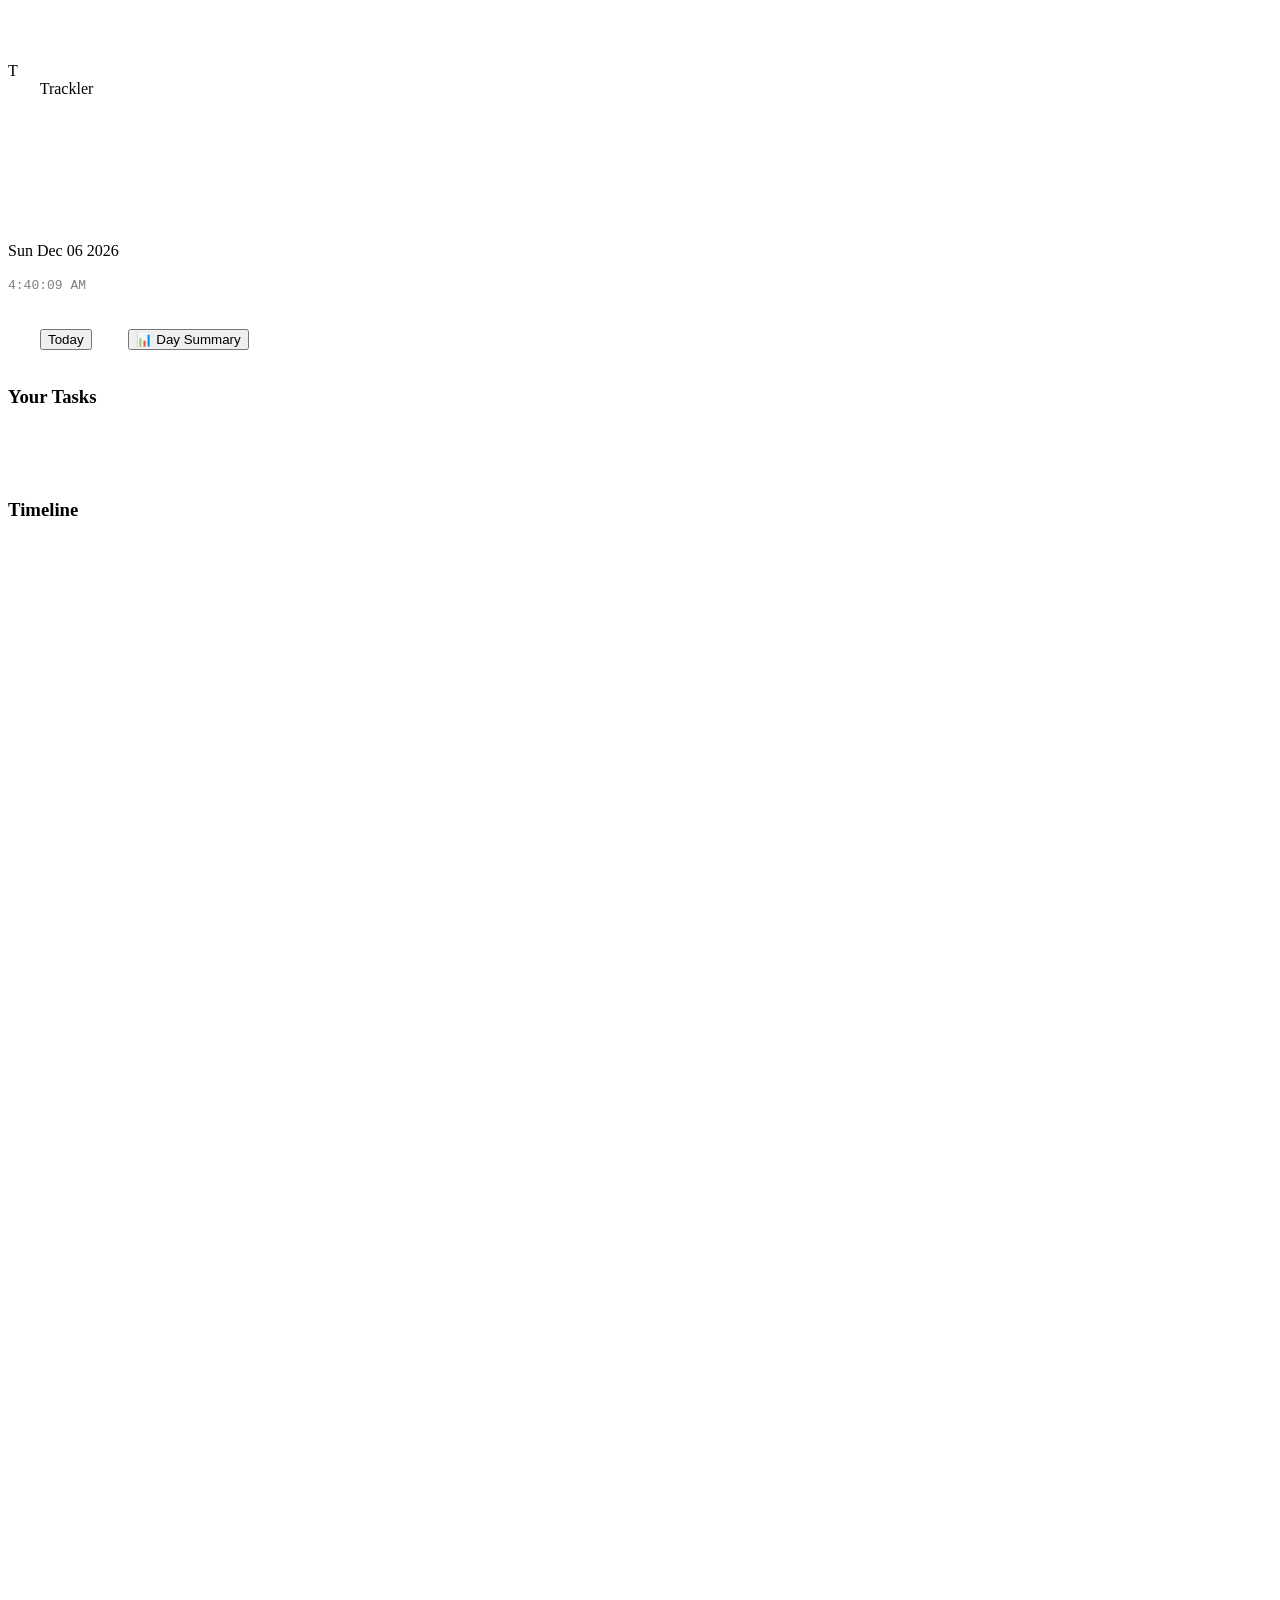
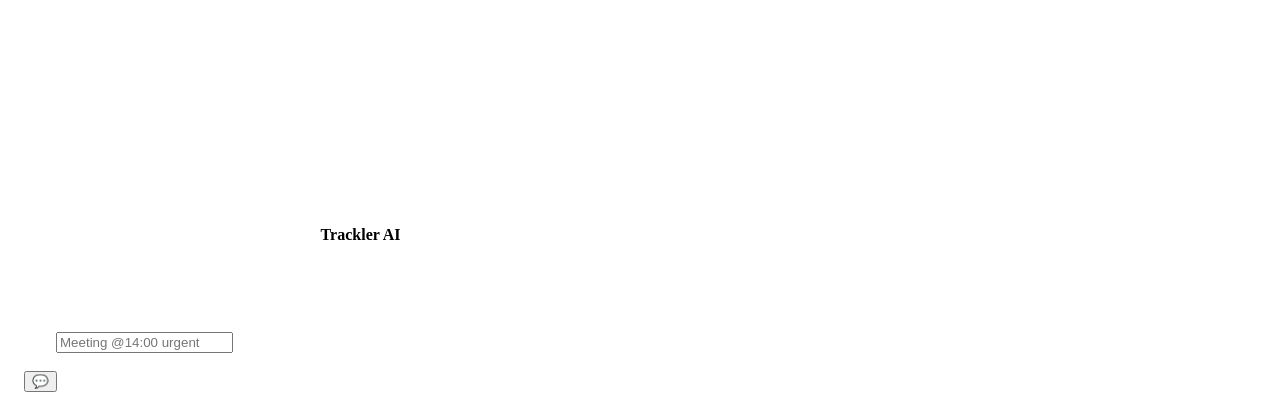
==== commit e781cf99: "Clean up app.html by removing trailing blank lines Removed unnecessary blank lines at the end of app" ====
--- a/app.html
+++ b/app.html
@@ -172,6 +172,3 @@
 </script>
 </body>
 </html>
-
-
-Show the preview of this
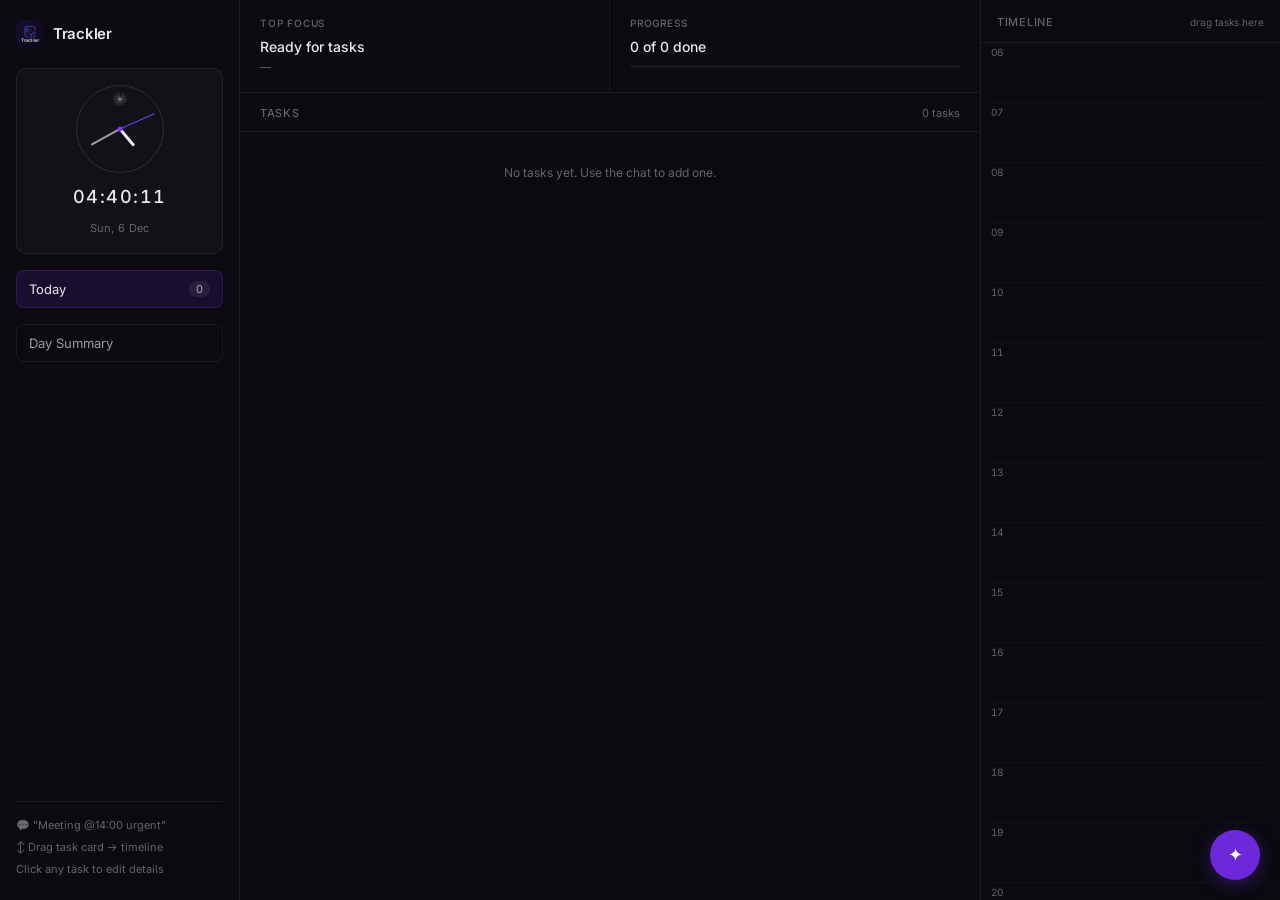
==== commit 270136e9: "Update print statement from 'Hello' to 'Goodbye'" ====
--- a/app.html
+++ b/app.html
@@ -1,174 +1,530 @@
 <!DOCTYPE html>
 <html lang="en">
 <head>
-    <meta charset="UTF-8">
-    <meta name="viewport" content="width=device-width, initial-scale=1.0, maximum-scale=1.0, user-scalable=no">
-    <title>Trackler AI | Classic Master</title>
-    <link href="https://fonts.googleapis.com/css2?family=Inter:wght@400;600;700&display=swap" rel="stylesheet">
-    <style>
-        :root { --accent: #9333ea; --bg: #070709; --card: rgba(255,255,255,0.06); --border: rgba(255,255,255,0.1); }
-        body { margin: 0; font-family: 'Inter', sans-serif; background: var(--bg); color: #fff; overflow-x: hidden; }
-        
-        /* 1. SINGLE COLUMN LAYOUT (STACKED) */
-        .app-container { display: flex; flex-direction: column; min-height: 100vh; padding: 20px; gap: 24px; max-width: 800px; margin: 0 auto; box-sizing: border-box; }
-
-        /* 2. REVERTED BRANDING (Purple Square) */
-        .brand-header { display: flex; align-items: center; gap: 12px; margin-bottom: 10px; }
-        .logo-square { width: 32px; height: 32px; background: var(--accent); border-radius: 8px; display: flex; align-items: center; justify-content: center; font-weight: 700; color: white; font-size: 18px; }
-        .brand-name { font-size: 20px; font-weight: 700; }
-
-        /* 3. CLASSY ANALOG CLOCK */
-        .clock-card { background: var(--card); border: 1px solid var(--border); border-radius: 24px; padding: 24px; text-align: center; }
-        .analog-clock { width: 100px; height: 100px; border: 2px solid var(--border); border-radius: 50%; position: relative; margin: 0 auto 15px; }
-        .hand { position: absolute; bottom: 50%; left: 50%; transform-origin: bottom; transform: translateX(-50%); border-radius: 5px; }
-        .hour { width: 4px; height: 25px; background: #fff; z-index: 3; }
-        .minute { width: 3px; height: 38px; background: #aaa; z-index: 2; }
-        .second { width: 2px; height: 42px; background: var(--accent); z-index: 1; }
-        .center-dot { position: absolute; top: 50%; left: 50%; width: 6px; height: 6px; background: #fff; border-radius: 50%; transform: translate(-50%, -50%); z-index: 4; }
-        .date-display { color: var(--accent); font-weight: 600; margin-bottom: 5px; }
-
-        /* 4. MODERN BUTTONS */
-        .btn-row { display: grid; grid-template-columns: 1fr 1fr; gap: 12px; margin-bottom: 20px; }
-        .modern-btn { background: var(--accent); border: none; padding: 14px; border-radius: 14px; color: white; font-weight: 700; cursor: pointer; transition: 0.3s; }
-        .btn-outline { background: transparent; border: 1px solid var(--border); }
-
-        /* 5. TASK AREA (MAXIMIZED) */
-        .tasks-section { flex: 1; }
-        .task-card { background: rgba(255,255,255,0.03); border: 1px solid var(--border); padding: 18px; border-radius: 18px; margin-bottom: 12px; display: flex; justify-content: space-between; align-items: center; }
-        .task-card.urgent-mode { border-left: 5px solid var(--accent); background: rgba(147, 51, 234, 0.05); }
-
-        /* 6. TIMELINE (MOVED TO BOTTOM) */
-        .timeline-section { background: var(--card); border: 1px solid var(--border); border-radius: 24px; padding: 20px; height: 500px; overflow-y: auto; position: relative; }
-        .t-slot { height: 70px; border-bottom: 1px solid rgba(255,255,255,0.02); position: relative; }
-        .t-slot::after { content: attr(data-time); position: absolute; left: 0; top: -12px; font-size: 11px; color: #555; }
-
-        /* CHATBOT (FIXED) */
-        .bot-anchor { position: fixed; bottom: 25px; right: 25px; z-index: 9999; }
-        .fab { width: 60px; height: 60px; border-radius: 50%; background: var(--accent); border: none; font-size: 26px; cursor: pointer; box-shadow: 0 8px 24px rgba(0,0,0,0.5); }
-        .chat-win { position: absolute; bottom: 75px; right: 0; width: 320px; height: 450px; background: #0f1016; border: 1px solid var(--border); border-radius: 24px; display: none; flex-direction: column; overflow: hidden; box-shadow: 0 20px 50px rgba(0,0,0,0.8); }
-        .chat-win.open { display: flex; }
-        .chat-input { padding: 12px; display: flex; gap: 8px; background: rgba(0,0,0,0.2); }
-        .chat-input input { flex: 1; background: rgba(255,255,255,0.05); border: 1px solid var(--border); border-radius: 10px; padding: 10px; color: #fff; outline: none; }
-    </style>
+<meta charset="UTF-8">
+<meta name="viewport" content="width=device-width, initial-scale=1.0, maximum-scale=1.0, user-scalable=no">
+<title>Trackler AI</title>
+<link href="https://fonts.googleapis.com/css2?family=Inter:ital,wght@0,300;0,400;0,500;0,600;1,400&display=swap" rel="stylesheet">
+<style>
+:root{--bg:#0a0a0f;--surface:#111118;--card:#16161f;--border:rgba(255,255,255,0.07);--border2:rgba(255,255,255,0.12);--accent:#6d28d9;--accent-l:#7c3aed;--text:#e8e8f0;--muted:rgba(232,232,240,0.4);--muted2:rgba(232,232,240,0.65);--success:#059669;--danger:#dc2626;}
+*{margin:0;padding:0;box-sizing:border-box;}
+html,body{height:100%;overflow:hidden;}
+body{font-family:'Inter',sans-serif;background:var(--bg);color:var(--text);font-size:13px;line-height:1.5;}
+.shell{display:grid;grid-template-columns:240px 1fr 300px;height:100vh;gap:0;}
+.sidebar{border-right:1px solid var(--border);display:flex;flex-direction:column;padding:20px 16px;gap:16px;overflow:hidden;}
+.brand{display:flex;align-items:center;gap:9px;padding-bottom:4px;}
+.brand-icon{width:28px;height:28px;background:var(--accent);border-radius:7px;display:flex;align-items:center;justify-content:center;font-size:13px;flex-shrink:0;color:#fff;font-weight:600;}
+.brand-name{font-weight:600;font-size:15px;letter-spacing:-0.3px;}
+.clock-block{background:var(--surface);border:1px solid var(--border);border-radius:10px;padding:16px;display:flex;flex-direction:column;align-items:center;gap:10px;}
+.analog{width:88px;height:88px;border-radius:50%;border:1px solid var(--border2);position:relative;}
+.analog::after{content:'';position:absolute;width:5px;height:5px;background:var(--accent-l);border-radius:50%;top:50%;left:50%;transform:translate(-50%,-50%);z-index:10;}
+.tick{position:absolute;width:1px;top:6px;left:50%;transform-origin:bottom center;transform:translateX(-50%);background:var(--border);}
+.tick.major{height:7px;background:var(--border2);width:1.5px;}
+.hand{position:absolute;bottom:50%;left:50%;transform-origin:bottom;border-radius:2px;transform:translateX(-50%);}
+.hh{width:3px;height:22px;background:var(--text);z-index:3;}
+.hm{width:2px;height:33px;background:var(--muted2);z-index:2;}
+.hs{width:1px;height:38px;background:var(--accent-l);z-index:4;}
+.dtime{font-size:18px;font-weight:500;letter-spacing:1.5px;font-variant-numeric:tabular-nums;}
+.ddate{font-size:11px;color:var(--muted);letter-spacing:0.3px;}
+.sb-btn{display:flex;align-items:center;gap:8px;width:100%;padding:10px 12px;border:1px solid var(--border);border-radius:8px;background:transparent;color:var(--muted2);font-family:'Inter',sans-serif;font-size:13px;cursor:pointer;transition:all .15s;text-align:left;}
+.sb-btn:hover{background:var(--surface);color:var(--text);border-color:var(--border2);}
+.sb-btn.active{background:rgba(109,40,217,0.15);border-color:rgba(109,40,217,0.3);color:var(--text);}
+.sb-btn .pill{margin-left:auto;background:rgba(255,255,255,0.08);border-radius:10px;padding:1px 7px;font-size:11px;color:var(--muted2);}
+.hint-block{margin-top:auto;padding-top:12px;border-top:1px solid var(--border);}
+.hint-line{color:var(--muted);font-size:11px;line-height:2;}
+.main{display:flex;flex-direction:column;overflow:hidden;}
+.top-bar{display:grid;grid-template-columns:1fr 1fr;border-bottom:1px solid var(--border);}
+.metric{padding:16px 20px;border-right:1px solid var(--border);}
+.metric:last-child{border-right:none;}
+.metric-lbl{font-size:10px;font-weight:500;color:var(--muted);text-transform:uppercase;letter-spacing:.8px;margin-bottom:5px;}
+.metric-val{font-size:14px;font-weight:500;color:var(--text);white-space:nowrap;overflow:hidden;text-overflow:ellipsis;}
+.metric-sub{font-size:11px;color:var(--muted);margin-top:2px;}
+.prog-track{height:3px;background:rgba(255,255,255,0.06);border-radius:2px;margin-top:8px;}
+.prog-fill{height:100%;background:var(--accent-l);border-radius:2px;width:0%;transition:width .6s ease;}
+.tasks-area{flex:1;overflow-y:auto;padding:0;}
+.tasks-area::-webkit-scrollbar{width:4px;}
+.tasks-area::-webkit-scrollbar-thumb{background:var(--border2);border-radius:2px;}
+.section-head{display:flex;align-items:center;justify-content:space-between;padding:12px 20px 10px;position:sticky;top:0;background:var(--bg);z-index:5;border-bottom:1px solid var(--border);}
+.section-title{font-weight:500;font-size:11px;color:var(--muted);text-transform:uppercase;letter-spacing:.7px;}
+.t-card{display:flex;align-items:center;gap:10px;padding:11px 20px;border-bottom:1px solid var(--border);cursor:pointer;transition:background .1s;user-select:none;}
+.t-card:hover{background:var(--surface);}
+.t-card.dragging{opacity:.35;}
+.t-card.urgent{border-left:2px solid rgba(124,58,237,0.7);}
+.cb{width:15px;height:15px;border:1.5px solid var(--border2);border-radius:50%;flex-shrink:0;display:flex;align-items:center;justify-content:center;transition:all .15s;cursor:pointer;}
+.cb.done{background:var(--success);border-color:var(--success);}
+.cb.done::after{content:'';width:7px;height:4px;border-left:1.5px solid #fff;border-bottom:1.5px solid #fff;transform:rotate(-45deg) translateY(-1px);}
+.t-info{flex:1;min-width:0;}
+.t-name{font-size:13px;color:var(--text);white-space:nowrap;overflow:hidden;text-overflow:ellipsis;}
+.t-name.done{text-decoration:line-through;color:var(--muted);}
+.t-tags{display:flex;gap:4px;margin-top:3px;flex-wrap:wrap;}
+.tag{font-size:10px;padding:1px 6px;border-radius:3px;}
+.tag.u{background:rgba(109,40,217,0.18);color:#a78bfa;}
+.tag.t{background:rgba(255,255,255,0.05);color:var(--muted2);}
+.tag.d{background:rgba(255,255,255,0.03);color:var(--muted);}
+.drag-handle{color:var(--muted);font-size:13px;cursor:grab;flex-shrink:0;opacity:0;transition:opacity .1s;line-height:1;}
+.t-card:hover .drag-handle{opacity:1;}
+.empty{padding:40px 20px;text-align:center;color:var(--muted);}
+.timeline{border-left:1px solid var(--border);display:flex;flex-direction:column;overflow:hidden;}
+.tl-head{padding:14px 16px 11px;border-bottom:1px solid var(--border);display:flex;justify-content:space-between;align-items:center;}
+.tl-title{font-weight:500;font-size:11px;color:var(--muted);text-transform:uppercase;letter-spacing:.7px;}
+.tl-scroll{flex:1;overflow-y:auto;position:relative;padding:0 10px;}
+.tl-scroll::-webkit-scrollbar{width:4px;}
+.tl-scroll::-webkit-scrollbar-thumb{background:var(--border2);border-radius:2px;}
+.tl-inner{position:relative;}
+.tl-slot{height:60px;display:flex;align-items:flex-start;gap:8px;border-bottom:1px solid rgba(255,255,255,0.025);}
+.tl-lbl{font-size:10px;color:var(--muted);font-variant-numeric:tabular-nums;padding-top:2px;width:26px;flex-shrink:0;}
+#tl-blocks{position:absolute;left:40px;right:0;top:0;pointer-events:none;}
+.tl-block{position:absolute;left:0;right:3px;border-radius:6px;padding:6px 8px;font-size:11px;font-weight:500;color:#fff;background:var(--accent);border:1px solid rgba(255,255,255,0.08);overflow:hidden;cursor:pointer;pointer-events:all;min-height:24px;}
+.tl-block.done{opacity:.3;text-decoration:line-through;}
+.tl-block-name{white-space:nowrap;overflow:hidden;text-overflow:ellipsis;line-height:1.4;}
+.tl-block-time{font-size:10px;opacity:.65;margin-top:2px;}
+.drop-hi{background:rgba(109,40,217,0.07);border-bottom:1px solid rgba(109,40,217,0.25);}
+.now-line{position:absolute;left:0;right:0;height:1px;background:var(--accent-l);pointer-events:none;z-index:20;}
+.now-line::before{content:'';position:absolute;left:-1px;top:-3px;width:6px;height:6px;background:var(--accent-l);border-radius:50%;}
+.drawer-overlay{position:fixed;inset:0;background:rgba(0,0,0,0.55);z-index:200;display:none;}
+.drawer-overlay.open{display:block;}
+.drawer{position:fixed;right:0;top:0;bottom:0;width:360px;background:var(--card);border-left:1px solid var(--border);z-index:201;transform:translateX(100%);transition:transform .2s cubic-bezier(.4,0,.2,1);display:flex;flex-direction:column;}
+.drawer.open{transform:none;}
+.drawer-head{padding:18px 20px;border-bottom:1px solid var(--border);display:flex;align-items:center;justify-content:space-between;}
+.drawer-title{font-size:13px;font-weight:600;}
+.drawer-close{background:none;border:none;color:var(--muted);cursor:pointer;font-size:20px;line-height:1;padding:2px 6px;border-radius:4px;}
+.drawer-close:hover{color:var(--text);background:var(--surface);}
+.drawer-body{flex:1;overflow-y:auto;padding:20px;}
+.drawer-body::-webkit-scrollbar{width:3px;}
+.drawer-body::-webkit-scrollbar-thumb{background:var(--border2);}
+.field{margin-bottom:18px;}
+.field-label{font-size:10px;font-weight:500;color:var(--muted);text-transform:uppercase;letter-spacing:.6px;margin-bottom:6px;}
+.field input,.field select,.field textarea{width:100%;background:var(--surface);border:1px solid var(--border);border-radius:7px;padding:9px 11px;color:var(--text);font-family:'Inter',sans-serif;font-size:13px;outline:none;transition:border-color .15s;resize:none;-webkit-appearance:none;}
+.field input:focus,.field select:focus,.field textarea:focus{border-color:rgba(124,58,237,0.6);}
+.field select option{background:var(--card);}
+.row2{display:grid;grid-template-columns:1fr 1fr;gap:12px;}
+.prio-row{display:flex;gap:6px;}
+.prio-btn{flex:1;padding:8px;background:var(--surface);border:1px solid var(--border);border-radius:6px;color:var(--muted2);font-family:'Inter',sans-serif;font-size:12px;cursor:pointer;transition:all .12s;text-align:center;}
+.prio-btn:hover{border-color:var(--border2);color:var(--text);}
+.prio-btn.sel{background:rgba(109,40,217,0.2);border-color:rgba(109,40,217,0.4);color:#c4b5fd;}
+.drawer-footer{padding:14px 20px;border-top:1px solid var(--border);display:flex;gap:8px;}
+.btn-primary{flex:1;padding:10px;border-radius:7px;background:var(--accent);border:none;color:#fff;font-family:'Inter',sans-serif;font-size:13px;font-weight:500;cursor:pointer;transition:opacity .15s;}
+.btn-primary:hover{opacity:.85;}
+.btn-danger{padding:10px 14px;border-radius:7px;background:transparent;border:1px solid rgba(220,38,38,.25);color:var(--danger);font-family:'Inter',sans-serif;font-size:13px;cursor:pointer;transition:all .15s;}
+.btn-danger:hover{background:rgba(220,38,38,.07);}
+.chat-anchor{position:fixed;bottom:20px;right:20px;z-index:150;}
+.fab{width:50px;height:50px;border-radius:50%;background:var(--accent);border:none;cursor:pointer;display:flex;align-items:center;justify-content:center;box-shadow:0 4px 18px rgba(109,40,217,.4);color:#fff;font-size:18px;transition:transform .15s;}
+.fab:hover{transform:scale(1.07);}
+.chat-win{position:absolute;bottom:62px;right:0;width:310px;height:440px;background:var(--card);border:1px solid var(--border2);border-radius:14px;display:none;flex-direction:column;overflow:hidden;box-shadow:0 12px 40px rgba(0,0,0,.65);}
+.chat-win.open{display:flex;}
+.chat-hd{padding:12px 14px;border-bottom:1px solid var(--border);display:flex;align-items:center;gap:9px;}
+.chat-av{width:26px;height:26px;background:var(--accent);border-radius:6px;display:flex;align-items:center;justify-content:center;font-size:12px;color:#fff;font-weight:600;}
+.chat-hd-info .name{font-weight:500;font-size:13px;}
+.chat-hd-info .status{font-size:10px;color:var(--success);}
+.chat-x{margin-left:auto;background:none;border:none;color:var(--muted);font-size:18px;cursor:pointer;padding:2px 5px;}
+.chat-bd{flex:1;padding:12px;overflow-y:auto;display:flex;flex-direction:column;gap:8px;}
+.chat-bd::-webkit-scrollbar{width:3px;}
+.chat-bd::-webkit-scrollbar-thumb{background:var(--border2);}
+.bbl{padding:8px 11px;border-radius:10px;font-size:12px;max-width:90%;line-height:1.5;}
+.bbl.ai{background:var(--surface);border:1px solid var(--border);align-self:flex-start;border-bottom-left-radius:2px;color:var(--muted2);}
+.bbl.user{background:var(--accent);align-self:flex-end;border-bottom-right-radius:2px;color:#fff;}
+.chat-ft{padding:9px;display:flex;gap:6px;border-top:1px solid var(--border);}
+.chat-inp{flex:1;background:var(--surface);border:1px solid var(--border);border-radius:7px;padding:8px 11px;color:var(--text);font-family:'Inter',sans-serif;font-size:12px;outline:none;}
+.chat-inp:focus{border-color:rgba(124,58,237,0.5);}
+.chat-inp::placeholder{color:var(--muted);}
+.chat-send{background:var(--accent);border:none;padding:0 13px;border-radius:7px;color:#fff;font-family:'Inter',sans-serif;font-size:12px;font-weight:500;cursor:pointer;}
+.modal-bg{position:fixed;inset:0;background:rgba(0,0,0,.7);z-index:300;display:none;align-items:center;justify-content:center;}
+.modal-bg.open{display:flex;}
+.modal-box{background:var(--card);border:1px solid var(--border2);border-radius:12px;padding:24px;width:300px;}
+.modal-title{font-size:15px;font-weight:600;margin-bottom:3px;}
+.modal-sub{font-size:11px;color:var(--muted);margin-bottom:18px;}
+.stat-row{display:grid;grid-template-columns:1fr 1fr;gap:8px;margin-bottom:18px;}
+.stat-cell{background:var(--surface);border:1px solid var(--border);border-radius:8px;padding:14px;text-align:center;}
+.stat-lbl{font-size:10px;color:var(--muted);text-transform:uppercase;letter-spacing:.5px;margin-bottom:5px;}
+.stat-n{font-size:26px;font-weight:600;}
+.stat-n.g{color:#34d399;}.stat-n.p{color:#a78bfa;}
+.mbar-lbl{display:flex;justify-content:space-between;font-size:11px;color:var(--muted);margin-bottom:5px;}
+.mbar{height:4px;background:rgba(255,255,255,.06);border-radius:2px;margin-bottom:18px;}
+.mbar-fill{height:100%;background:var(--accent-l);border-radius:2px;transition:width .5s;}
+.m-close{width:100%;padding:9px;border-radius:7px;background:var(--surface);border:1px solid var(--border);color:var(--text);font-family:'Inter',sans-serif;font-size:13px;cursor:pointer;}
+.m-close:hover{border-color:var(--border2);}
+</style>
 </head>
 <body>
-
-<div class="app-container">
-    <div class="brand-header">
-        <div class="logo-square">T</div>
-        <span class="brand-name">Trackler</span>
-    </div>
-
-    <div class="clock-card">
-        <div class="analog-clock">
-            <div class="hand hour" id="hour-hand"></div>
-            <div class="hand minute" id="minute-hand"></div>
-            <div class="hand second" id="second-hand"></div>
-            <div class="center-dot"></div>
-        </div>
-        <div id="date-label" class="date-display"></div>
-        <div id="digital-time" style="opacity:0.5; font-family:monospace;"></div>
-    </div>
-
-    <div class="btn-row">
-        <button class="modern-btn">Today</button>
-        <button class="modern-btn btn-outline" onclick="App.openSummary()">📊 Day Summary</button>
-    </div>
-
-    <div class="tasks-section">
-        <h3 style="margin-top:0;">Your Tasks</h3>
-        <div id="task-list"></div>
-    </div>
-
-    <div class="timeline-section">
-        <h3 style="margin-top:0;">Timeline</h3>
-        <div id="timeline-v" style="position:relative; height:1200px;"></div>
-    </div>
+<div class="shell">
+
+<nav class="sidebar">
+  <div class="brand">
+    <img src="Trackler.png" alt="T" class="brand-icon">
+    <span class="brand-name">Trackler</span>
+  </div>
+  <div class="clock-block">
+    <div class="analog" id="aClock">
+      <div class="hand hh" id="hH"></div>
+      <div class="hand hm" id="hM"></div>
+      <div class="hand hs" id="hS"></div>
+    </div>
+    <div class="dtime" id="dTime">00:00:00</div>
+    <div class="ddate" id="dDate">—</div>
+  </div>
+  <button class="sb-btn active">Today <span class="pill" id="cntPill">0</span></button>
+  <button class="sb-btn" id="summaryBtn">Day Summary</button>
+  <div class="hint-block">
+    <div class="hint-line">💬 "Meeting @14:00 urgent"</div>
+    <div class="hint-line">↕ Drag task card → timeline</div>
+    <div class="hint-line">Click any task to edit details</div>
+  </div>
+</nav>
+
+<main class="main">
+  <div class="top-bar">
+    <div class="metric">
+      <div class="metric-lbl">Top focus</div>
+      <div class="metric-val" id="focusName">Ready for tasks</div>
+      <div class="metric-sub" id="focusMeta">—</div>
+    </div>
+    <div class="metric">
+      <div class="metric-lbl">Progress</div>
+      <div class="metric-val" id="progTxt">0 of 0 done</div>
+      <div class="prog-track"><div class="prog-fill" id="progFill"></div></div>
+    </div>
+  </div>
+  <div class="section-head">
+    <span class="section-title">Tasks</span>
+    <span id="taskSub" style="font-size:11px;color:var(--muted);">0 tasks</span>
+  </div>
+  <div class="tasks-area" id="taskList"></div>
+</main>
+
+<aside class="timeline">
+  <div class="tl-head">
+    <span class="tl-title">Timeline</span>
+    <span style="font-size:10px;color:var(--muted);">drag tasks here</span>
+  </div>
+  <div class="tl-scroll" id="tlScroll">
+    <div class="tl-inner" id="tlInner">
+      <div id="tlSlots"></div>
+      <div id="tl-blocks"></div>
+    </div>
+  </div>
+</aside>
 </div>
 
-<div class="bot-anchor">
-    <div class="chat-win" id="chatWin">
-        <div style="padding:15px; border-bottom:1px solid var(--border); display:flex; justify-content:space-between;">
-            <span style="font-weight:700;">Trackler AI</span>
-            <button onclick="App.toggleChat()" style="background:none; border:none; color:#fff; font-size:20px;">&times;</button>
-        </div>
-        <div id="chatMsgs" style="flex:1; padding:15px; overflow-y:auto; display:flex; flex-direction:column; gap:10px;"></div>
-        <div class="chat-input">
-            <input type="text" id="chatInput" placeholder="Meeting @14:00 urgent">
-            <button onclick="App.sendMessage()" style="background:var(--accent); border:none; padding:0 15px; border-radius:8px; color:white; font-weight:700;">Send</button>
-        </div>
-    </div>
-    <button class="fab" onclick="App.toggleChat()">💬</button>
+<div class="drawer-overlay" id="drawerOverlay"></div>
+<div class="drawer" id="drawer">
+  <div class="drawer-head">
+    <span class="drawer-title">Task details</span>
+    <button class="drawer-close" id="drawerClose">×</button>
+  </div>
+  <div class="drawer-body">
+    <div class="field">
+      <div class="field-label">Name</div>
+      <input type="text" id="dName" placeholder="Task name">
+    </div>
+    <div class="field">
+      <div class="field-label">Notes</div>
+      <textarea id="dNotes" rows="3" placeholder="Optional notes…"></textarea>
+    </div>
+    <div class="row2">
+      <div class="field">
+        <div class="field-label">Start time</div>
+        <select id="dStart"></select>
+      </div>
+      <div class="field">
+        <div class="field-label">Duration</div>
+        <select id="dDur">
+          <option value="0.5">30 min</option>
+          <option value="1" selected>1 hour</option>
+          <option value="1.5">1.5 hrs</option>
+          <option value="2">2 hrs</option>
+          <option value="2.5">2.5 hrs</option>
+          <option value="3">3 hrs</option>
+          <option value="4">4 hrs</option>
+          <option value="6">6 hrs</option>
+        </select>
+      </div>
+    </div>
+    <div class="field">
+      <div class="field-label">Priority</div>
+      <div class="prio-row">
+        <button class="prio-btn sel" id="pNorm" onclick="App.setPrio(false)">Normal</button>
+        <button class="prio-btn" id="pUrg" onclick="App.setPrio(true)">Urgent</button>
+      </div>
+    </div>
+  </div>
+  <div class="drawer-footer">
+    <button class="btn-primary" id="drawerSave">Save</button>
+    <button class="btn-danger" id="drawerDel">Delete</button>
+  </div>
 </div>
 
+<div class="modal-bg" id="summaryModal">
+  <div class="modal-box">
+    <div class="modal-title">Day summary</div>
+    <div class="modal-sub" id="mDate">—</div>
+    <div class="stat-row">
+      <div class="stat-cell"><div class="stat-lbl">Done</div><div class="stat-n g" id="mDone">0</div></div>
+      <div class="stat-cell"><div class="stat-lbl">Pending</div><div class="stat-n p" id="mPend">0</div></div>
+    </div>
+    <div class="mbar-lbl"><span>Completion rate</span><span id="mRate">0%</span></div>
+    <div class="mbar"><div class="mbar-fill" id="mBarFill"></div></div>
+    <button class="m-close" id="mClose">Close</button>
+  </div>
+</div>
+
+<div class="chat-anchor">
+  <div class="chat-win" id="chatWin">
+    <div class="chat-hd">
+      <div class="chat-av">T</div>
+      <div class="chat-hd-info">
+        <div class="name">Trackler AI</div>
+        <div class="status">● Active</div>
+      </div>
+      <button class="chat-x" id="chatX">×</button>
+    </div>
+    <div class="chat-bd" id="chatBd">
+      <div class="bbl ai">Hi! Add tasks naturally.<br><br>Try: <strong>"Standup @09:00 urgent"</strong><br>Or just "Review docs" — drag it to the timeline later.</div>
+    </div>
+    <div class="chat-ft">
+      <input class="chat-inp" id="chatInp" type="text" placeholder="Add a task…" autocomplete="off">
+      <button class="chat-send" id="chatSend">Send</button>
+    </div>
+  </div>
+  <button class="fab" id="fabBtn">✦</button>
+</div>
+
 <script>
-    const App = (function() {
-        const state = { tasks: [], blocks: [] };
-
-        const render = () => {
-            const list = document.getElementById('task-list');
-            const timeline = document.getElementById('timeline-v');
-            list.innerHTML = ''; timeline.innerHTML = '';
-            
-            // Render Tasks
-            state.tasks.forEach(t => {
-                const card = document.createElement('div');
-                card.className = `task-card ${t.urgent ? 'urgent-mode' : ''}`;
-                card.innerHTML = `
-                    <div style="display:flex; align-items:center; gap:12px;">
-                        <input type="checkbox" ${t.done ? 'checked' : ''} onchange="App.toggleT(${t.id})">
-                        <span style="${t.done ? 'text-decoration:line-through; opacity:0.4' : ''}">${t.text}</span>
-                    </div>
-                    <button onclick="App.deleteT(${t.id})" style="background:none; border:none; color:red; cursor:pointer;">&times;</button>
-                `;
-                list.appendChild(card);
-            });
-
-            // Render Timeline
-            for(let i=6; i<=22; i++) {
-                const s = document.createElement('div'); s.className = 't-slot';
-                s.setAttribute('data-time', i + ':00'); timeline.appendChild(s);
-            }
-            state.blocks.forEach(b => {
-                const t = state.tasks.find(x => x.id === b.taskId);
-                if(t) {
-                    const bl = document.createElement('div');
-                    bl.style = `position:absolute; top:${(b.start-6)*70}px; left:0; right:0; background:var(--accent); border-radius:10px; padding:12px; font-size:12px; font-weight:700; z-index:10;`;
-                    bl.innerText = t.text;
-                    timeline.appendChild(bl);
-                }
-            });
-        };
-
-        return {
-            toggleChat: () => document.getElementById('chatWin').classList.toggle('open'),
-            toggleT: (id) => { const t = state.tasks.find(x=>x.id===id); if(t) t.done = !t.done; render(); },
-            deleteT: (id) => { state.tasks = state.tasks.filter(x=>x.id!==id); state.blocks = state.blocks.filter(b=>b.taskId!==id); render(); },
-            sendMessage: () => {
-                const inp = document.getElementById('chatInput');
-                const val = inp.value; if(!val) return;
-                const urgent = /urgent/i.test(val);
-                const timeMatch = val.match(/@(\d+)/);
-                const name = val.replace(/urgent|@\d+/gi, '').trim();
-                const id = Date.now();
-                state.tasks.push({ id, text: name, done: false, urgent });
-                if(timeMatch) state.blocks.push({ taskId: id, start: parseInt(timeMatch[1]) });
-                render(); inp.value = '';
-            },
-            init: () => {
-                setInterval(() => {
-                    const n = new Date();
-                    document.getElementById('hour-hand').style.transform = `translateX(-50%) rotate(${n.getHours()*30 + n.getMinutes()*0.5}deg)`;
-                    document.getElementById('minute-hand').style.transform = `translateX(-50%) rotate(${n.getMinutes()*6}deg)`;
-                    document.getElementById('second-hand').style.transform = `translateX(-50%) rotate(${n.getSeconds()*6}deg)`;
-                    document.getElementById('digital-time').innerText = n.toLocaleTimeString();
-                    document.getElementById('date-label').innerText = n.toDateString();
-                }, 1000);
-                render();
-            }
-        };
-    })();
-    document.addEventListener('DOMContentLoaded', App.init);
+const App = (() => {
+  const SLOT_H=60, START_H=6, END_H=22;
+  let state={tasks:[],nextId:1};
+  let editId=null, dragId=null;
+
+  const save=()=>{try{localStorage.setItem('trkl2',JSON.stringify(state));}catch(e){}};
+  const load=()=>{try{const d=localStorage.getItem('trkl2');if(d)state=JSON.parse(d);}catch(e){}};
+
+  let _ctx=null;
+  const beep=()=>{try{if(!_ctx)_ctx=new(window.AudioContext||window.webkitAudioContext)();const o=_ctx.createOscillator(),g=_ctx.createGain();o.connect(g);g.connect(_ctx.destination);o.frequency.setValueAtTime(523,_ctx.currentTime);o.frequency.setValueAtTime(659,_ctx.currentTime+0.1);g.gain.setValueAtTime(0.1,_ctx.currentTime);g.gain.exponentialRampToValueAtTime(0.001,_ctx.currentTime+0.4);o.start();o.stop(_ctx.currentTime+0.4);}catch(e){}};
+
+  const parse=(raw)=>{
+    let text=raw.trim();
+    const urgent=/\b(urgent|asap|critical)\b/i.test(text);
+    const m=text.match(/@(\d{1,2})(?::(\d{2}))?|(?:\bat\s)(\d{1,2})(?::(\d{2}))?/i);
+    let hour=null;
+    if(m){hour=parseInt(m[1]||m[3]);text=text.replace(m[0],'');}
+    text=text.replace(/\b(urgent|asap|critical)\b/gi,'').replace(/\s{2,}/g,' ').trim();
+    if(!text)text='Untitled';
+    return{text,urgent,hour};
+  };
+
+  const buildTicks=()=>{
+    const cl=document.getElementById('aClock');
+    for(let i=0;i<60;i++){const t=document.createElement('div');t.className='tick'+(i%5===0?' major':'');t.style.transform=`translateX(-50%) rotate(${i*6}deg)`;cl.appendChild(t);}
+  };
+
+  const tickClock=()=>{
+    const n=new Date(),s=n.getSeconds(),m=n.getMinutes(),h=n.getHours();
+    document.getElementById('hS').style.transform=`translateX(-50%) rotate(${s*6}deg)`;
+    document.getElementById('hM').style.transform=`translateX(-50%) rotate(${m*6+s*.1}deg)`;
+    document.getElementById('hH').style.transform=`translateX(-50%) rotate(${h*30+m*.5}deg)`;
+    document.getElementById('dTime').textContent=n.toLocaleTimeString('sv-SE');
+    document.getElementById('dDate').textContent=n.toLocaleDateString('en-SE',{weekday:'short',month:'short',day:'numeric'});
+    updateNowLine();
+  };
+
+  const updateNowLine=()=>{
+    const n=new Date(),min=(n.getHours()-START_H)*60+n.getMinutes();
+    if(min<0||min>(END_H-START_H)*60)return;
+    let el=document.getElementById('nowLine');
+    if(!el){el=document.createElement('div');el.id='nowLine';el.className='now-line';document.getElementById('tl-blocks').appendChild(el);}
+    el.style.top=(min/60*SLOT_H)+'px';
+  };
+
+  const buildSlots=()=>{
+    const wrap=document.getElementById('tlSlots');
+    const inner=document.getElementById('tlInner');
+    inner.style.cssText='position:relative;min-height:'+((END_H-START_H)*SLOT_H)+'px;';
+    document.getElementById('tl-blocks').style.cssText='position:absolute;left:40px;right:0;top:0;pointer-events:none;';
+    for(let h=START_H;h<=END_H;h++){
+      const slot=document.createElement('div');
+      slot.className='tl-slot';slot.dataset.hour=h;
+      slot.innerHTML=`<span class="tl-lbl">${String(h).padStart(2,'0')}</span>`;
+      slot.addEventListener('dragover',e=>{e.preventDefault();slot.classList.add('drop-hi');});
+      slot.addEventListener('dragleave',()=>slot.classList.remove('drop-hi'));
+      slot.addEventListener('drop',e=>{
+        e.preventDefault();slot.classList.remove('drop-hi');
+        if(dragId==null)return;
+        const t=state.tasks.find(x=>x.id===dragId);
+        if(t){t.hour=parseInt(slot.dataset.hour);render();}
+      });
+      wrap.appendChild(slot);
+    }
+  };
+
+  const esc=s=>s.replace(/&/g,'&amp;').replace(/</g,'&lt;').replace(/>/g,'&gt;');
+
+  const render=()=>{
+    const list=document.getElementById('taskList');
+    const blks=document.getElementById('tl-blocks');
+    list.innerHTML='';
+    blks.querySelectorAll('.tl-block').forEach(b=>b.remove());
+
+    const done=state.tasks.filter(t=>t.done).length;
+    const total=state.tasks.length;
+    const pct=total?Math.round(done/total*100):0;
+    const urgPend=state.tasks.filter(t=>t.urgent&&!t.done);
+
+    document.getElementById('progTxt').textContent=`${done} of ${total} done`;
+    document.getElementById('progFill').style.width=pct+'%';
+    document.getElementById('cntPill').textContent=total;
+    document.getElementById('taskSub').textContent=total+(total===1?' task':' tasks');
+
+    if(urgPend.length){
+      document.getElementById('focusName').textContent=urgPend[0].text;
+      document.getElementById('focusMeta').textContent=urgPend[0].hour!=null?`Scheduled ${urgPend[0].hour}:00`:'Urgent — unscheduled';
+    }else{
+      const nxt=state.tasks.find(t=>!t.done);
+      document.getElementById('focusName').textContent=nxt?nxt.text:(total?'All done':'Ready for tasks');
+      document.getElementById('focusMeta').textContent=nxt?'Next up':'—';
+    }
+
+    if(!total){list.innerHTML='<div class="empty" style="font-size:12px;color:var(--muted);padding:32px 20px;">No tasks yet. Use the chat to add one.</div>';return;}
+
+    state.tasks.forEach(t=>{
+      const el=document.createElement('div');
+      el.className='t-card'+(t.urgent?' urgent':'');
+      el.dataset.id=t.id;el.draggable=true;
+      el.innerHTML=`<span class="drag-handle" title="Drag to timeline">⠿</span>
+        <div class="cb ${t.done?'done':''}" data-cb="${t.id}"></div>
+        <div class="t-info">
+          <div class="t-name ${t.done?'done':''}">${esc(t.text)}</div>
+          <div class="t-tags">
+            ${t.urgent?'<span class="tag u">Urgent</span>':''}
+            ${t.hour!=null?`<span class="tag t">${t.hour}:00</span>`:'<span class="tag d">Unscheduled</span>'}
+            ${t.dur&&t.dur!=1?`<span class="tag d">${t.dur}h</span>`:''}
+          </div>
+        </div>`;
+      el.querySelector('[data-cb]').addEventListener('click',e=>{e.stopPropagation();toggle(t.id);});
+      el.addEventListener('click',()=>openDrawer(t.id));
+      el.addEventListener('dragstart',e=>{dragId=t.id;e.dataTransfer.effectAllowed='move';setTimeout(()=>el.classList.add('dragging'),0);});
+      el.addEventListener('dragend',()=>{dragId=null;el.classList.remove('dragging');});
+      list.appendChild(el);
+
+      if(t.hour!=null){
+        const dur=t.dur||1;
+        const blk=document.createElement('div');
+        blk.className='tl-block'+(t.done?' done':'');
+        blk.style.top=((t.hour-START_H)*SLOT_H+2)+'px';
+        blk.style.height=Math.max(22,(dur*SLOT_H-4))+'px';
+        blk.innerHTML=`<div class="tl-block-name">${esc(t.text)}</div><div class="tl-block-time">${t.hour}:00 · ${dur<1?Math.round(dur*60)+'m':dur+'h'}</div>`;
+        blk.addEventListener('click',()=>openDrawer(t.id));
+        blks.appendChild(blk);
+      }
+    });
+    save();
+  };
+
+  const toggle=(id)=>{
+    const t=state.tasks.find(x=>x.id===id);if(!t)return;
+    t.done=!t.done;if(t.done)beep();render();
+  };
+
+  const fillStartSelect=(sel,val)=>{
+    sel.innerHTML='<option value="">No time</option>';
+    for(let h=START_H;h<=END_H;h++){
+      const o=document.createElement('option');
+      o.value=h;o.textContent=`${String(h).padStart(2,'0')}:00`;
+      if(h===val)o.selected=true;
+      sel.appendChild(o);
+    }
+  };
+
+  const openDrawer=(id)=>{
+    editId=id;
+    const t=state.tasks.find(x=>x.id===id);if(!t)return;
+    document.getElementById('dName').value=t.text;
+    document.getElementById('dNotes').value=t.notes||'';
+    fillStartSelect(document.getElementById('dStart'),t.hour);
+    document.getElementById('dDur').value=String(t.dur||1);
+    setPrio(!!t.urgent,false);
+    document.getElementById('drawerOverlay').classList.add('open');
+    document.getElementById('drawer').classList.add('open');
+    setTimeout(()=>document.getElementById('dName').focus(),220);
+  };
+
+  const closeDrawer=()=>{editId=null;document.getElementById('drawerOverlay').classList.remove('open');document.getElementById('drawer').classList.remove('open');};
+
+  const saveDrawer=()=>{
+    if(editId==null)return;
+    const t=state.tasks.find(x=>x.id===editId);if(!t)return;
+    const n=document.getElementById('dName').value.trim();if(n)t.text=n;
+    t.notes=document.getElementById('dNotes').value.trim();
+    const sv=document.getElementById('dStart').value;
+    t.hour=sv===''?null:parseInt(sv);
+    t.dur=parseFloat(document.getElementById('dDur').value);
+    t.urgent=document.getElementById('pUrg').classList.contains('sel');
+    closeDrawer();render();
+  };
+
+  const deleteTask=()=>{
+    if(editId==null)return;
+    state.tasks=state.tasks.filter(x=>x.id!==editId);
+    closeDrawer();render();
+  };
+
+  const setPrio=(isUrg,_update=true)=>{
+    document.getElementById('pNorm').classList.toggle('sel',!isUrg);
+    document.getElementById('pUrg').classList.toggle('sel',isUrg);
+  };
+
+  const addBubble=(txt,role)=>{
+    const bd=document.getElementById('chatBd');
+    const b=document.createElement('div');b.className='bbl '+role;b.innerHTML=txt;
+    bd.appendChild(b);bd.scrollTop=9999;
+  };
+
+  const sendMsg=()=>{
+    const inp=document.getElementById('chatInp');
+    const raw=inp.value.trim();if(!raw)return;
+    addBubble(esc(raw),'user');inp.value='';
+    const{text,urgent,hour}=parse(raw);
+    const id=state.nextId++;
+    state.tasks.push({id,text,done:false,urgent,hour,dur:1,notes:''});
+    let rep=`Added <strong>${esc(text)}</strong>`;
+    if(urgent)rep+=' · Urgent';
+    if(hour!=null)rep+=` · ${hour}:00`;
+    else rep+='<br><span style="opacity:.7;font-size:11px;">No time set — drag to timeline or click to edit</span>';
+    setTimeout(()=>addBubble(rep,'ai'),160);
+    render();
+  };
+
+  const openSummary=()=>{
+    const done=state.tasks.filter(t=>t.done).length;
+    const total=state.tasks.length;
+    const pct=total?Math.round(done/total*100):0;
+    document.getElementById('mDone').textContent=done;
+    document.getElementById('mPend').textContent=total-done;
+    document.getElementById('mRate').textContent=pct+'%';
+    document.getElementById('mBarFill').style.width=pct+'%';
+    document.getElementById('mDate').textContent=new Date().toLocaleDateString('en-SE',{weekday:'long',year:'numeric',month:'long',day:'numeric'});
+    document.getElementById('summaryModal').classList.add('open');
+  };
+
+  const init=()=>{
+    load();buildTicks();buildSlots();tickClock();setInterval(tickClock,1000);render();
+    fillStartSelect(document.getElementById('dStart'),null);
+    document.getElementById('fabBtn').onclick=()=>document.getElementById('chatWin').classList.toggle('open');
+    document.getElementById('chatX').onclick=()=>document.getElementById('chatWin').classList.remove('open');
+    document.getElementById('chatSend').onclick=sendMsg;
+    document.getElementById('chatInp').onkeydown=e=>{if(e.key==='Enter')sendMsg();};
+    document.getElementById('summaryBtn').onclick=openSummary;
+    document.getElementById('mClose').onclick=()=>document.getElementById('summaryModal').classList.remove('open');
+    document.getElementById('summaryModal').onclick=e=>{if(e.target===e.currentTarget)e.currentTarget.classList.remove('open');};
+    document.getElementById('drawerOverlay').onclick=closeDrawer;
+    document.getElementById('drawerClose').onclick=closeDrawer;
+    document.getElementById('drawerSave').onclick=saveDrawer;
+    document.getElementById('drawerDel').onclick=deleteTask;
+    const sc=document.getElementById('tlScroll');
+    sc.scrollTop=Math.max(0,(new Date().getHours()-START_H-1)*SLOT_H);
+  };
+
+  return{init,setPrio};
+})();
+document.addEventListener('DOMContentLoaded',App.init);
 </script>
 </body>
 </html>
